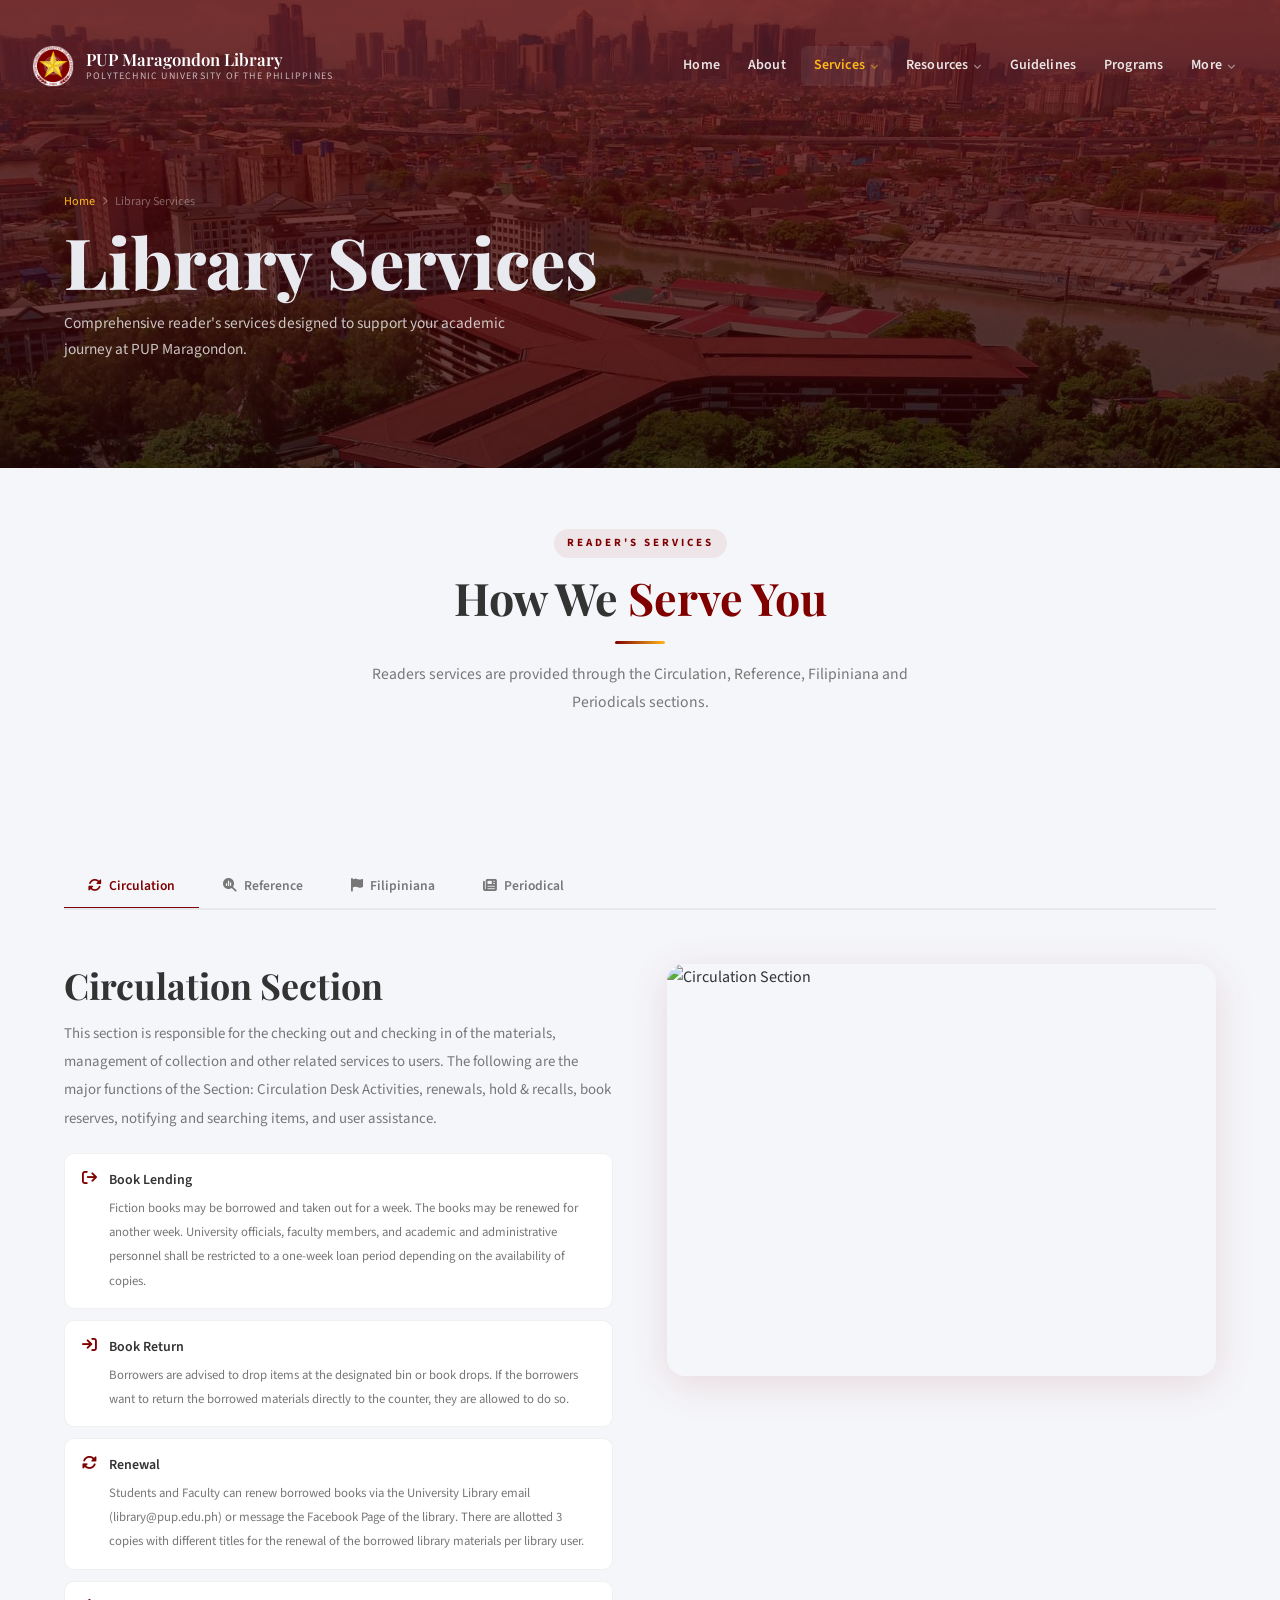
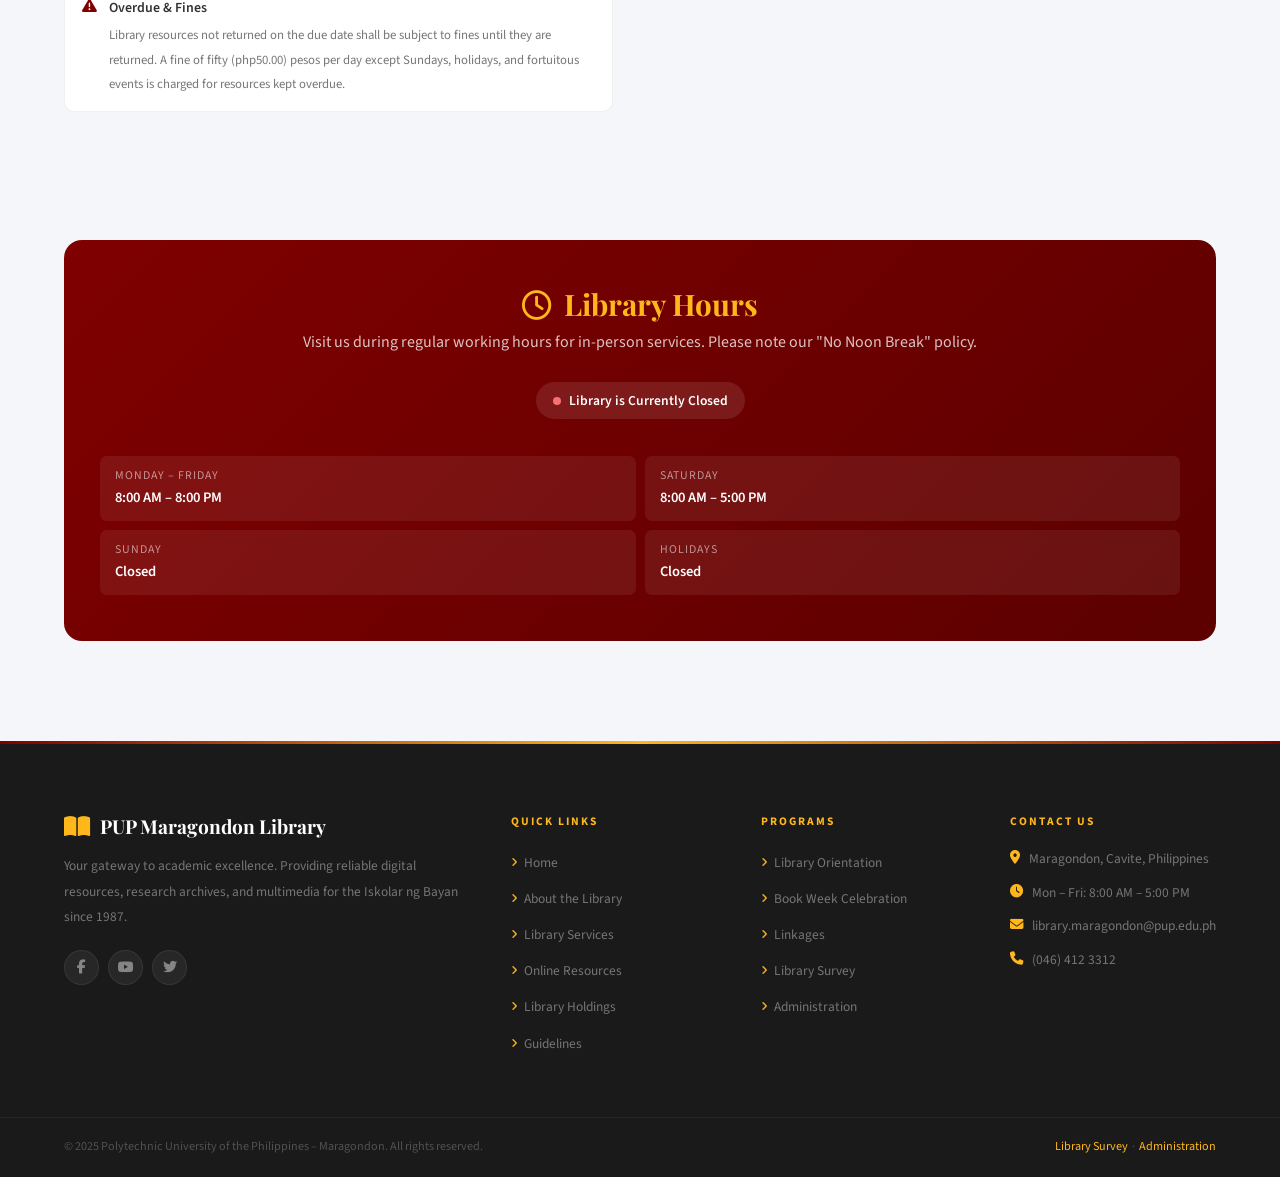
==== services.html @ 285621a6 "Add files via upload" ====
<!DOCTYPE html>
<html lang="en">
<head>
  <meta charset="UTF-8">
  <meta name="viewport" content="width=device-width, initial-scale=1.0">
  <title>Library Services – PUP Maragondon Digital Library</title>
  <link rel="icon" type="image/png" href="assets/images/logo.png">
  <link rel="stylesheet" href="style.css">
  <link href="https://fonts.googleapis.com/css2?family=Cormorant+Garamond:ital,wght@0,400;0,600;0,700;1,400;1,600&family=DM+Sans:wght@300;400;500;600;700&display=swap" rel="stylesheet">
  <link rel="stylesheet" href="https://cdnjs.cloudflare.com/ajax/libs/font-awesome/6.5.0/css/all.min.css">
</head>
<body>

<div class="page-transition" id="page-transition">
  <div class="loader-icon"><i class="fa-solid fa-book-open"></i></div>
  <p class="loader-text">Loading...</p>
</div>

<!-- MAIN HEADER -->
<header id="main-header">
  <div class="header-container">
    <a href="index.html" class="logo no-transition">
      <img src="assets/images/logo.png" alt="PUP Logo" class="logo-img">
      <div class="logo-text-wrap">
        <span>PUP Maragondon Library</span>
        <span class="logo-sub">Polytechnic University of the Philippines</span>
      </div>
    </a>
    <nav>
      <ul class="nav-links">
        <li><a href="index.html" class="">Home</a></li>
        <li><a href="about.html" class="">About</a></li>
        <li class="has-dropdown">
          <a href="services.html" class="active">Services</a>
          <ul class="dropdown-menu">
            <li><a href="services.html#circulation"><i class="fa-solid fa-rotate"></i> Circulation</a></li>
            <li><a href="services.html#reserve"><i class="fa-solid fa-bookmark"></i> Reserve</a></li>
            <li><a href="services.html#reference"><i class="fa-solid fa-magnifying-glass"></i> Reference</a></li>
            <li><a href="services.html#filipiniana"><i class="fa-solid fa-flag"></i> Filipiniana</a></li>
            <li><a href="services.html#periodical"><i class="fa-solid fa-newspaper"></i> Periodical</a></li>
          </ul>
        </li>
        <li class="has-dropdown">
          <a href="resources.html" class="">Resources</a>
          <ul class="dropdown-menu">
            <li><a href="resources.html"><i class="fa-solid fa-database"></i> Online Resources</a></li>
            <li><a href="holdings.html"><i class="fa-solid fa-books"></i> Library Holdings</a></li>
          </ul>
        </li>
        <li><a href="guidelines.html" class="">Guidelines</a></li>
        <li><a href="programs.html" class="">Programs</a></li>
        <li class="has-dropdown">
          <a href="#" class="">More</a>
          <ul class="dropdown-menu">
            <li><a href="linkages.html"><i class="fa-solid fa-link"></i> Linkages</a></li>
            <li><a href="survey.html"><i class="fa-solid fa-clipboard-list"></i> Library Survey</a></li>
            <li><a href="administration.html"><i class="fa-solid fa-users"></i> Administration</a></li>
          </ul>
        </li>
      </ul>
      <button class="hamburger" aria-label="Open Menu">
        <i class="fa-solid fa-bars"></i>
      </button>
    </nav>
  </div>
</header>

<!-- MOBILE DRAWER -->
<div class="mobile-drawer" id="mobile-drawer">
  <button class="drawer-close" aria-label="Close Menu"><i class="fa-solid fa-xmark"></i></button>
  <div style="display:flex;align-items:center;gap:10px;margin-bottom:28px;padding-bottom:20px;border-bottom:1px solid rgba(255,255,255,0.07);">
    <img src="assets/images/logo.png" alt="PUP Logo" style="height:34px;width:auto;">
    <div>
      <div style="color:#fff;font-family:'Playfair Display',serif;font-size:0.92rem;font-weight:600;line-height:1.2;">PUP Maragondon</div>
      <div style="color:rgba(255,255,255,0.42);font-size:0.62rem;letter-spacing:1px;text-transform:uppercase;">Digital Library</div>
    </div>
  </div>
  <nav class="drawer-nav">
    <a href="index.html" class=""><span>Home</span></a>
    <a href="about.html" class=""><span>About</span></a>
    <a href="services.html" class="active"><span>Services</span></a>
    <a href="resources.html" class=""><span>Online Resources</span></a>
    <a href="holdings.html" class=""><span>Library Holdings</span></a>
    <a href="guidelines.html" class=""><span>Guidelines</span></a>
    <a href="programs.html" class=""><span>Programs &amp; Events</span></a>
    <a href="linkages.html" class=""><span>Linkages</span></a>
    <a href="survey.html" class=""><span>Library Survey</span></a>
    <a href="administration.html" class=""><span>Administration</span></a>
  </nav>
</div>
<div class="drawer-overlay" id="drawer-overlay"></div>


<section class="inner-hero">
  <div class="hero-overlay"></div>
  <div class="container inner-hero-content">
    <div class="breadcrumb">
      <a href="index.html">Home</a>
      <i class="fa-solid fa-chevron-right"></i>
      <span>Library Services</span>
    </div>
    <h1>Library Services</h1>
    <p>Comprehensive reader's services designed to support your academic journey at PUP Maragondon.</p>
  </div>
</section>

<!-- LIBRARY SERVICES OVERVIEW -->
<section style="background:var(--parchment);padding:60px 0 20px;">
  <div class="container">
    <div class="section-header reveal">
      <span class="section-label">Reader's Services</span>
      <h2 class="section-title">How We <span>Serve You</span></h2>
      <div class="section-divider"></div>
      <p class="section-sub" style="margin:16px auto 0;">Readers services are provided through the Circulation, Reference, Filipiniana and Periodicals sections.</p>
    </div>
  </div>
</section>

<!-- TABS: READER'S SERVICES -->
<section class="services-tabs" style="background:var(--parchment);">
  <div class="container reveal">
    <div class="tab-nav">
      <button class="tab-btn active" data-tab="tab-circulation" id="circulation">
        <i class="fa-solid fa-rotate"></i> Circulation
      </button>
      <button class="tab-btn" data-tab="tab-reference" id="reference">
        <i class="fa-solid fa-magnifying-glass-chart"></i> Reference
      </button>
      <button class="tab-btn" data-tab="tab-filipiniana" id="filipiniana">
        <i class="fa-solid fa-flag"></i> Filipiniana
      </button>
      <button class="tab-btn" data-tab="tab-periodical" id="periodical">
        <i class="fa-solid fa-newspaper"></i> Periodical
      </button>
    </div>

    <!-- CIRCULATION -->
    <div class="tab-panel active" id="tab-circulation">
      <div class="tab-panel-text">
        <h2>Circulation Section</h2>
        <!-- CONTENT UPDATED FROM PDF PAGE 4, 26 -->
        <p>This section is responsible for the checking out and checking in of the materials, management of collection and other related services to users. The following are the major functions of the Section: Circulation Desk Activities, renewals, hold & recalls, book reserves, notifying and searching items, and user assistance.</p>
        <ul class="service-detail-list">
          <li>
            <i class="fa-solid fa-arrow-right-from-bracket"></i>
            <div><h5>Book Lending</h5><p>Fiction books may be borrowed and taken out for a week. The books may be renewed for another week. University officials, faculty members, and academic and administrative personnel shall be restricted to a one-week loan period depending on the availability of copies.</p></div>
          </li>
          <li>
            <i class="fa-solid fa-arrow-right-to-bracket"></i>
            <div><h5>Book Return</h5><p>Borrowers are advised to drop items at the designated bin or book drops. If the borrowers want to return the borrowed materials directly to the counter, they are allowed to do so.</p></div>
          </li>
          <li>
            <i class="fa-solid fa-rotate"></i>
            <div><h5>Renewal</h5><p>Students and Faculty can renew borrowed books via the University Library email (library@pup.edu.ph) or message the Facebook Page of the library. There are allotted 3 copies with different titles for the renewal of the borrowed library materials per library user.</p></div>
          </li>
          <li>
            <i class="fa-solid fa-triangle-exclamation"></i>
            <div><h5>Overdue & Fines</h5><p>Library resources not returned on the due date shall be subject to fines until they are returned. A fine of fifty (php50.00) pesos per day except Sundays, holidays, and fortuitous events is charged for resources kept overdue.</p></div>
          </li>
        </ul>
      </div>
      <div class="tab-panel-visual">
        <img src="assets/images/circulation.jpg" alt="Circulation Section">
      </div>
    </div>

    <!-- REFERENCE -->
    <div class="tab-panel" id="tab-reference">
      <div class="tab-panel-text">
        <h2>Reference Section</h2>
        <!-- CONTENT UPDATED FROM PDF PAGE 4 -->
        <p>This Section is responsible for the checking out and checking in of the materials, management of collection and other related services to users. It also houses the general reference materials like atlas and maps, dictionaries, encyclopedias, bibliographies, research handbooks and guides, catalogs, and directories.</p>
        <ul class="service-detail-list">
          <li>
            <i class="fa-solid fa-person-chalkboard"></i>
            <div><h5>Research Assistance</h5><p>Librarians assist patrons in finding information, locating resources, and navigating databases. This includes providing answers to questions about the location of materials and services provided within the PUP Libraries.</p></div>
          </li>
          <li>
            <i class="fa-solid fa-database"></i>
            <div><h5>Database Navigation</h5><p>Guidance on using online databases such as Emerald Insight, ProQuest, and Gale.</p></div>
          </li>
          <li>
            <i class="fa-solid fa-book-open-reader"></i>
            <div><h5>Reader's Advisory</h5><p>Personalized recommendations and assistance to meet individual library needs and problems with the Librarian on desk.</p></div>
          </li>
        </ul>
      </div>
      <div class="tab-panel-visual">
        <img src="assets/images/reference.jpg" alt="Reference Section">
      </div>
    </div>

    <!-- FILIPINIANA -->
    <div class="tab-panel" id="tab-filipiniana">
      <div class="tab-panel-text">
        <h2>Filipiniana Section</h2>
        <!-- CONTENT UPDATED FROM PDF PAGE 4 -->
        <p>This Section organizes, and preserves all forms of Filipiniana collections regarding the Philippines and the peoples and culture of the Philippines regardless of author, imprint and language. It prepares guides to the various collections to facilitate easy access and retrieval.</p>
        <ul class="service-detail-list">
          <li>
            <i class="fa-solid fa-flag"></i>
            <div><h5>Philippine Literature</h5><p>Collection of Filipino literary works including novels, poetry, and short stories in Filipino and English.</p></div>
          </li>
          <li>
            <i class="fa-solid fa-landmark"></i>
            <div><h5>History & Culture</h5><p>Historical documents, cultural studies, and materials on Philippine heritage and traditions.</p></div>
          </li>
          <li>
            <i class="fa-solid fa-scroll"></i>
            <div><h5>Government Documents</h5><p>Official publications from Philippine government agencies and local government units.</p></div>
          </li>
        </ul>
      </div>
      <div class="tab-panel-visual">
        <img src="assets/images/filipiniana.jpg" alt="Filipiniana Section">
      </div>
    </div>

    <!-- PERIODICAL -->
    <div class="tab-panel" id="tab-periodical">
      <div class="tab-panel-text">
        <h2>Periodical Section</h2>
        <!-- CONTENT UPDATED FROM PDF PAGE 4 -->
        <p>This Section is responsible for all functions related to obtaining and making serials available in the library. These include: Indexing of newspapers/journals, claiming unreceived issues, binding and maintaining holdings records in the Library Catalog.</p>
        <ul class="service-detail-list">
          <li>
            <i class="fa-solid fa-newspaper"></i>
            <div><h5>Newspapers</h5><p>Current and back issues of major national and local newspapers available for reading in the library.</p></div>
          </li>
          <li>
            <i class="fa-solid fa-journal-whills"></i>
            <div><h5>Academic Journals</h5><p>Scholarly journals across multiple disciplines. Older issues may be available in bound volumes.</p></div>
          </li>
          <li>
            <i class="fa-solid fa-magazine"></i>
            <div><h5>Magazines</h5><p>General interest and specialized magazines covering current events, science, technology, and more.</p></div>
          </li>
        </ul>
      </div>
      <div class="tab-panel-visual">
        <img src="assets/images/periodical.jpg" alt="Periodical Section">
      </div>
    </div>
  </div>
</section>

<!-- HOURS WIDGET -->
<section style="background:var(--parchment);padding-bottom:100px;">
  <div class="container reveal">
    <div class="hours-widget">
      <h3><i class="fa-regular fa-clock" style="margin-right:12px;"></i>Library Hours</h3>
      <p>Visit us during regular working hours for in-person services. Please note our "No Noon Break" policy.</p>
      <div class="hours-status">
        <span class="status-dot" id="status-dot"></span>
        <span id="library-status">Checking status...</span>
      </div>
      <div class="hours-grid">
        <!-- CONTENT UPDATED FROM PDF PAGE 24 -->
        <div class="hours-row"><div class="day">Monday – Friday</div><div class="time">8:00 AM – 8:00 PM</div></div>
        <div class="hours-row"><div class="day">Saturday</div><div class="time">8:00 AM – 5:00 PM</div></div>
        <div class="hours-row"><div class="day">Sunday</div><div class="time">Closed</div></div>
        <div class="hours-row"><div class="day">Holidays</div><div class="time">Closed</div></div>
      </div>
    </div>
  </div>
</section>

<footer>
  <div class="container">
    <div class="footer-grid">
      <div class="footer-col brand-col">
        <div class="footer-logo">
          <i class="fa-solid fa-book-open"></i>
          <h3>PUP Maragondon Library</h3>
        </div>
        <p>Your gateway to academic excellence. Providing reliable digital resources, research archives, and multimedia for the Iskolar ng Bayan since 1987.</p>
        <div class="social-icons">
          <a href="#" aria-label="Facebook"><i class="fa-brands fa-facebook-f"></i></a>
          <a href="#" aria-label="YouTube"><i class="fa-brands fa-youtube"></i></a>
          <a href="#" aria-label="Twitter"><i class="fa-brands fa-twitter"></i></a>
        </div>
      </div>
      <div class="footer-col">
        <h4>Quick Links</h4>
        <ul>
          <li><a href="index.html"><i class="fa-solid fa-angle-right"></i> Home</a></li>
          <li><a href="about.html"><i class="fa-solid fa-angle-right"></i> About the Library</a></li>
          <li><a href="services.html"><i class="fa-solid fa-angle-right"></i> Library Services</a></li>
          <li><a href="resources.html"><i class="fa-solid fa-angle-right"></i> Online Resources</a></li>
          <li><a href="holdings.html"><i class="fa-solid fa-angle-right"></i> Library Holdings</a></li>
          <li><a href="guidelines.html"><i class="fa-solid fa-angle-right"></i> Guidelines</a></li>
        </ul>
      </div>
      <div class="footer-col">
        <h4>Programs</h4>
        <ul>
          <li><a href="programs.html"><i class="fa-solid fa-angle-right"></i> Library Orientation</a></li>
          <li><a href="programs.html"><i class="fa-solid fa-angle-right"></i> Book Week Celebration</a></li>
          <li><a href="linkages.html"><i class="fa-solid fa-angle-right"></i> Linkages</a></li>
          <li><a href="survey.html"><i class="fa-solid fa-angle-right"></i> Library Survey</a></li>
          <li><a href="administration.html"><i class="fa-solid fa-angle-right"></i> Administration</a></li>
        </ul>
      </div>
      <div class="footer-col">
        <h4>Contact Us</h4>
        <ul class="contact-list">
          <li><i class="fa-solid fa-location-dot"></i> <span>Maragondon, Cavite, Philippines</span></li>
          <li><i class="fa-solid fa-clock"></i> <span>Mon – Fri: 8:00 AM – 5:00 PM</span></li>
          <li><i class="fa-solid fa-envelope"></i> <span>library.maragondon@pup.edu.ph</span></li>
          <li><i class="fa-solid fa-phone"></i> <span>(046) 412 3312</span></li>
        </ul>
      </div>
    </div>
  </div>
  <div class="footer-bottom">
    <div class="container" style="display:flex;justify-content:space-between;align-items:center;flex-wrap:wrap;gap:8px;">
      <p>&copy; 2025 Polytechnic University of the Philippines – Maragondon. All rights reserved.</p>
      <p><a href="survey.html">Library Survey</a> &nbsp;·&nbsp; <a href="administration.html">Administration</a></p>
    </div>
  </div>
</footer>
<button id="back-to-top" title="Back to top"><i class="fa-solid fa-arrow-up"></i></button>

<script src="script.js"></script>
</body>
</html>
---- style.css ----
/* ==========================================================================
   PUP MARAGONDON DIGITAL LIBRARY - MASTER STYLESHEET
   Aesthetic: Professional Academic · Modern Motion · Clean University
   Fonts: Playfair Display (headings) + Source Sans 3 (body)
   Colors: Maroon #800000 · Gold #ffb71b · Light Grey #f5f6fa · Text #333333
   ========================================================================== */

@import url("https://fonts.googleapis.com/css2?family=Playfair+Display:ital,wght@0,400;0,600;0,700;0,800;1,400;1,600&family=Source+Sans+3:wght@300;400;500;600;700&display=swap");

:root {
  --maroon: #800000;
  --maroon-deep: #5c0000;
  --maroon-light: #a01010;
  --gold: #ffb71b;
  --gold-light: #ffd060;
  --gold-dark: #d99500;
  --light-grey: #f5f6fa;
  --text-dark: #333333;
  --white: #ffffff;
  --ink: #333333;
  --ink-mid: #555555;
  --ink-light: #777777;
  --parchment: #f5f6fa;
  --parchment-dark: #e8eaf0;
  --border: rgba(128, 0, 0, 0.1);
  --border-light: rgba(0, 0, 0, 0.06);
  --shadow-warm: 0 8px 40px rgba(128, 0, 0, 0.12);
  --shadow-card: 0 4px 24px rgba(51, 51, 51, 0.08);
  --shadow-gold: 0 6px 24px rgba(255, 183, 27, 0.35);
  --radius: 10px;
  --radius-lg: 18px;
  --transition: all 0.35s cubic-bezier(0.4, 0, 0.2, 1);
}

/* ── RESET ── */
*,
*::before,
*::after {
  margin: 0;
  padding: 0;
  box-sizing: border-box;
}
html {
  scroll-behavior: smooth;
}
body {
  font-family: "Source Sans 3", sans-serif;
  background: var(--light-grey);
  color: var(--text-dark);
  line-height: 1.7;
  overflow-x: hidden;
}
h1,
h2,
h3,
h4 {
  font-family: "Playfair Display", serif;
  line-height: 1.2;
  color: var(--text-dark);
}
a {
  text-decoration: none;
  color: inherit;
}
img {
  max-width: 100%;
  display: block;
}
ul {
  list-style: none;
}
.container {
  width: 90%;
  max-width: 1200px;
  margin: auto;
}

/* ── READING PROGRESS BAR ── */
.reading-progress {
  position: fixed;
  top: 0;
  left: 0;
  height: 3px;
  background: linear-gradient(90deg, var(--maroon), var(--gold));
  z-index: 99999;
  width: 0%;
  transition: width 0.1s linear;
}

/* ── SCROLLBAR ── */
::-webkit-scrollbar {
  width: 8px;
}
::-webkit-scrollbar-track {
  background: var(--parchment-dark);
}
::-webkit-scrollbar-thumb {
  background: var(--maroon);
  border-radius: 4px;
  border: 2px solid var(--parchment-dark);
}
::-webkit-scrollbar-thumb:hover {
  background: var(--gold-dark);
}

/* ── PAGE LOADER ── */
.page-transition {
  position: fixed;
  inset: 0;
  background: var(--maroon-deep);
  z-index: 99998;
  display: flex;
  flex-direction: column;
  justify-content: center;
  align-items: center;
  gap: 24px;
  transition:
    opacity 0.6s ease,
    visibility 0.6s ease;
}
.page-transition.fade-out {
  opacity: 0;
  visibility: hidden;
}
.loader-icon {
  font-size: 2.8rem;
  color: var(--gold);
  animation: loaderPulse 1.4s ease-in-out infinite;
}
.loader-text {
  font-family: "Source Sans 3", sans-serif;
  font-size: 0.72rem;
  color: rgba(255, 255, 255, 0.42);
  letter-spacing: 4px;
  text-transform: uppercase;
}
.loader-bar {
  width: 140px;
  height: 2px;
  background: rgba(255, 255, 255, 0.1);
  border-radius: 2px;
  overflow: hidden;
}
.loader-bar-fill {
  height: 100%;
  background: linear-gradient(90deg, var(--maroon-light), var(--gold));
  animation: loaderBar 1.8s ease-in-out infinite;
}
@keyframes loaderPulse {
  0%,
  100% {
    transform: scale(1);
    opacity: 1;
  }
  50% {
    transform: scale(1.15);
    opacity: 0.6;
  }
}
@keyframes loaderBar {
  0% {
    width: 0;
    margin-left: 0;
  }
  50% {
    width: 100%;
    margin-left: 0;
  }
  100% {
    width: 0;
    margin-left: 100%;
  }
}

/* ── TICKER ── */
.announce-bar {
  background: var(--maroon-deep);
  color: rgba(255, 255, 255, 0.72);
  padding: 7px 0;
  overflow: hidden;
  white-space: nowrap;
  font-size: 0.77rem;
  font-weight: 500;
  letter-spacing: 0.5px;
  position: fixed;
  top: 0;
  width: 100%;
  z-index: 1100;
}
.ticker-track {
  display: inline-block;
  animation: tickerScroll 40s linear infinite;
}
.ticker-track span {
  margin: 0 56px;
}
.ticker-track span i {
  margin-right: 7px;
  color: var(--gold);
}
@keyframes tickerScroll {
  from {
    transform: translateX(0);
  }
  to {
    transform: translateX(-50%);
  }
}

/* ════════════════════════════════════════
   NAVBAR — PROFESSIONAL REDESIGN
   ════════════════════════════════════════ */
header#main-header {
  position: fixed;
  top: 32px;
  width: 100%;
  z-index: 1000;
  padding: 0;
  transition: var(--transition);
}
header#main-header.sticky {
  top: 0;
  background: var(--white);
  box-shadow: 0 2px 20px rgba(128, 0, 0, 0.09);
}

.header-container {
  display: flex;
  justify-content: space-between;
  align-items: center;
  height: 68px;
  padding: 0 32px;
  max-width: 1280px;
  margin: 0 auto;
}

/* Logo */
.logo {
  display: flex;
  align-items: center;
  gap: 12px;
  color: var(--white);
  font-family: "Playfair Display", serif;
  font-size: 1.05rem;
  font-weight: 600;
  transition: color 0.3s;
  flex-shrink: 0;
}
.logo-img {
  height: 42px;
  width: auto;
  object-fit: contain;
}
.logo-text-wrap {
  display: flex;
  flex-direction: column;
  line-height: 1.25;
}
.logo-sub {
  font-family: "Source Sans 3", sans-serif;
  font-size: 0.62rem;
  font-weight: 400;
  letter-spacing: 1.2px;
  text-transform: uppercase;
  opacity: 0.68;
}
header.sticky .logo {
  color: var(--maroon);
}

/* Nav */
nav {
  display: flex;
  align-items: center;
}
.nav-links {
  display: flex;
  align-items: center;
  gap: 2px;
  list-style: none;
  margin: 0;
  padding: 0;
}
.nav-links li {
  position: relative;
}

.nav-links > li > a {
  display: flex;
  align-items: center;
  gap: 5px;
  padding: 8px 13px;
  color: rgba(255, 255, 255, 0.88);
  font-family: "Source Sans 3", sans-serif;
  font-size: 0.875rem;
  font-weight: 600;
  letter-spacing: 0.15px;
  border-radius: 6px;
  transition:
    color 0.25s,
    background 0.25s;
  white-space: nowrap;
}
.nav-links > li > a:hover,
.nav-links > li > a.active {
  color: var(--gold);
  background: rgba(255, 255, 255, 0.07);
}
header.sticky .nav-links > li > a {
  color: var(--ink-mid);
}
header.sticky .nav-links > li > a:hover,
header.sticky .nav-links > li > a.active {
  color: var(--maroon);
  background: rgba(128, 0, 0, 0.05);
}

/* Chevron */
.nav-links li.has-dropdown > a::after {
  content: "\f107";
  font-family: "Font Awesome 6 Free";
  font-weight: 900;
  font-size: 0.68em;
  opacity: 0.55;
  transition: transform 0.25s;
}
.nav-links li.has-dropdown:hover > a::after {
  transform: rotate(180deg);
}

/* Dropdown */
.dropdown-menu {
  display: none;
  position: absolute;
  top: calc(100% + 10px);
  left: 50%;
  transform: translateX(-50%);
  background: var(--white);
  border-radius: var(--radius);
  box-shadow: 0 12px 36px rgba(51, 51, 51, 0.13);
  min-width: 198px;
  padding: 7px 0;
  z-index: 500;
  border-top: 2px solid var(--maroon);
  animation: dropDown 0.2s ease forwards;
}
@keyframes dropDown {
  from {
    opacity: 0;
    transform: translateX(-50%) translateY(-6px);
  }
  to {
    opacity: 1;
    transform: translateX(-50%) translateY(0);
  }
}
.nav-links li.has-dropdown:hover .dropdown-menu {
  display: block;
}
.dropdown-menu li a {
  display: flex;
  align-items: center;
  gap: 7px;
  padding: 9px 19px;
  color: var(--ink-mid) !important;
  font-size: 0.852rem;
  font-weight: 500;
  transition:
    background 0.2s,
    color 0.2s,
    padding-left 0.2s;
}
.dropdown-menu li a:hover {
  background: var(--light-grey);
  color: var(--maroon) !important;
  padding-left: 23px;
}
.dropdown-menu li a::after {
  display: none !important;
}

/* Admin login btn */
.btn-login {
  display: inline-flex !important;
  align-items: center;
  gap: 7px;
  background: var(--gold) !important;
  color: var(--maroon-deep) !important;
  padding: 8px 18px !important;
  border-radius: 6px !important;
  font-weight: 700 !important;
  font-size: 0.83rem !important;
  margin-left: 10px;
  transition: var(--transition) !important;
  border: none;
}
.btn-login::after {
  display: none !important;
}
.btn-login:hover {
  background: var(--gold-light) !important;
  transform: translateY(-2px) !important;
  box-shadow: var(--shadow-gold) !important;
}

/* Hamburger */
.hamburger {
  display: none;
  color: var(--white);
  font-size: 1.3rem;
  cursor: pointer;
  transition: color 0.3s;
  padding: 7px;
  background: none;
  border: none;
}
header.sticky .hamburger {
  color: var(--maroon);
}

/* ── GLOBAL SECTION ── */
.section-label {
  display: inline-block;
  font-family: "Source Sans 3", sans-serif;
  font-size: 0.69rem;
  font-weight: 700;
  letter-spacing: 3px;
  text-transform: uppercase;
  color: var(--maroon);
  background: rgba(128, 0, 0, 0.07);
  padding: 5px 13px;
  border-radius: 28px;
  margin-bottom: 13px;
}
.section-title {
  font-family: "Playfair Display", serif;
  font-size: clamp(1.9rem, 3.5vw, 2.8rem);
  color: var(--text-dark);
  margin-bottom: 13px;
  font-weight: 700;
}
.section-title span {
  color: var(--maroon);
}
.section-sub {
  font-size: 0.98rem;
  color: var(--ink-light);
  max-width: 560px;
  line-height: 1.8;
}
.section-header {
  text-align: center;
  margin-bottom: 54px;
}
.section-header .section-sub {
  margin: 0 auto;
}
.section-divider {
  width: 50px;
  height: 3px;
  background: linear-gradient(90deg, var(--maroon), var(--gold));
  margin: 16px auto 0;
  border-radius: 2px;
}
.section-divider.left {
  margin-left: 0;
}

/* ── REVEAL ANIMATIONS ── */
.reveal {
  opacity: 0;
  transform: translateY(40px);
  transition:
    opacity 0.75s cubic-bezier(0.4, 0, 0.2, 1),
    transform 0.75s cubic-bezier(0.4, 0, 0.2, 1);
}
.reveal.active {
  opacity: 1;
  transform: translateY(0);
}
.reveal-left {
  opacity: 0;
  transform: translateX(-50px);
  transition:
    opacity 0.75s ease,
    transform 0.75s ease;
}
.reveal-right {
  opacity: 0;
  transform: translateX(50px);
  transition:
    opacity 0.75s ease,
    transform 0.75s ease;
}
.reveal-left.active,
.reveal-right.active {
  opacity: 1;
  transform: translateX(0);
}

/* Hero stagger */
.stagger-1 {
  animation: fadeUp 0.8s 0.2s forwards;
  opacity: 0;
  transform: translateY(28px);
}
.stagger-2 {
  animation: fadeUp 0.8s 0.42s forwards;
  opacity: 0;
  transform: translateY(28px);
}
.stagger-3 {
  animation: fadeUp 0.8s 0.64s forwards;
  opacity: 0;
  transform: translateY(28px);
}
.stagger-4 {
  animation: fadeUp 0.8s 0.86s forwards;
  opacity: 0;
  transform: translateY(28px);
}
@keyframes fadeUp {
  to {
    opacity: 1;
    transform: translateY(0);
  }
}

/* Staggered cards */
.stagger-card:nth-child(1) {
  transition-delay: 0.05s;
}
.stagger-card:nth-child(2) {
  transition-delay: 0.15s;
}
.stagger-card:nth-child(3) {
  transition-delay: 0.25s;
}
.stagger-card:nth-child(4) {
  transition-delay: 0.35s;
}
.stagger-card:nth-child(5) {
  transition-delay: 0.45s;
}
.stagger-card:nth-child(6) {
  transition-delay: 0.55s;
}

/* ── BUTTONS ── */
.btn-primary {
  display: inline-flex;
  align-items: center;
  gap: 9px;
  background: var(--maroon);
  color: var(--white);
  padding: 12px 28px;
  border-radius: 6px;
  font-family: "Source Sans 3", sans-serif;
  font-size: 0.9rem;
  font-weight: 600;
  letter-spacing: 0.3px;
  border: none;
  cursor: pointer;
  transition: var(--transition);
  position: relative;
  overflow: hidden;
}
.btn-primary::before {
  content: "";
  position: absolute;
  inset: 0;
  background: var(--maroon-deep);
  transform: scaleX(0);
  transform-origin: right;
  transition: transform 0.35s ease;
  z-index: 0;
}
.btn-primary:hover::before {
  transform: scaleX(1);
  transform-origin: left;
}
.btn-primary span,
.btn-primary i {
  position: relative;
  z-index: 1;
}
.btn-primary:hover {
  transform: translateY(-2px);
  box-shadow: var(--shadow-warm);
}
.btn-gold {
  display: inline-flex;
  align-items: center;
  gap: 9px;
  background: var(--gold);
  color: var(--maroon-deep);
  padding: 12px 28px;
  border-radius: 6px;
  font-family: "Source Sans 3", sans-serif;
  font-size: 0.9rem;
  font-weight: 700;
  border: none;
  cursor: pointer;
  transition: var(--transition);
}
.btn-gold:hover {
  background: var(--gold-light);
  transform: translateY(-2px);
  box-shadow: var(--shadow-gold);
}
.btn-outline {
  display: inline-flex;
  align-items: center;
  gap: 8px;
  border: 2px solid var(--maroon);
  color: var(--maroon);
  background: transparent;
  padding: 10px 26px;
  border-radius: 6px;
  font-family: "Source Sans 3", sans-serif;
  font-size: 0.9rem;
  font-weight: 600;
  cursor: pointer;
  transition: var(--transition);
}
.btn-outline:hover {
  background: var(--maroon);
  color: var(--white);
}
.btn-ghost {
  display: inline-flex;
  align-items: center;
  gap: 8px;
  color: var(--maroon);
  background: transparent;
  border: none;
  font-family: "Source Sans 3", sans-serif;
  font-size: 0.88rem;
  font-weight: 600;
  cursor: pointer;
  transition: var(--transition);
  padding: 6px 0;
  position: relative;
}
.btn-ghost::after {
  content: "";
  position: absolute;
  bottom: 0;
  left: 0;
  width: 100%;
  height: 2px;
  background: var(--gold);
  transform: scaleX(0);
  transition: transform 0.3s ease;
}
.btn-ghost:hover::after {
  transform: scaleX(1);
}

/* ════════════════════════════════════════
   MARQUEE DIVIDER
   ════════════════════════════════════════ */
.marquee-divider {
  background: var(--maroon);
  padding: 15px 0;
  overflow: hidden;
  white-space: nowrap;
  position: relative;
}
.marquee-divider::before,
.marquee-divider::after {
  content: "";
  position: absolute;
  top: 0;
  bottom: 0;
  width: 70px;
  z-index: 2;
}
.marquee-divider::before {
  left: 0;
  background: linear-gradient(90deg, var(--maroon), transparent);
}
.marquee-divider::after {
  right: 0;
  background: linear-gradient(-90deg, var(--maroon), transparent);
}
.marquee-track {
  display: inline-block;
  animation: marqueeScroll 20s linear infinite;
}
.marquee-track span {
  font-family: "Playfair Display", serif;
  font-size: 0.82rem;
  font-weight: 600;
  letter-spacing: 2.5px;
  text-transform: uppercase;
  color: rgba(255, 255, 255, 0.65);
  margin: 0 24px;
}
.marquee-track span.dot {
  color: var(--gold);
  font-size: 1rem;
  margin: 0 8px;
}
@keyframes marqueeScroll {
  from {
    transform: translateX(0);
  }
  to {
    transform: translateX(-50%);
  }
}

/* ════════════════════════════════════════
   HERO
   ════════════════════════════════════════ */
.hero {
  height: 100vh;
  min-height: 680px;
  background: url("assets/images/background.jpg") center/cover no-repeat;
  position: relative;
  display: flex;
  align-items: center;
  padding-top: 100px;
  overflow: hidden;
}
.hero-overlay {
  position: absolute;
  inset: 0;
  background: linear-gradient(
    135deg,
    rgba(92, 0, 0, 0.88) 0%,
    rgba(40, 0, 0, 0.65) 55%,
    rgba(92, 0, 0, 0.48) 100%
  );
  z-index: 1;
}
.hero-noise {
  position: absolute;
  inset: 0;
  opacity: 0.3;
  z-index: 2;
  pointer-events: none;
  background-image: url("data:image/svg+xml,%3Csvg viewBox='0 0 200 200' xmlns='http://www.w3.org/2000/svg'%3E%3Cfilter id='n'%3E%3CfeTurbulence type='fractalNoise' baseFrequency='0.85' numOctaves='4' stitchTiles='stitch'/%3E%3C/filter%3E%3Crect width='100%25' height='100%25' filter='url(%23n)' opacity='0.06'/%3E%3C/svg%3E");
}
#particles-canvas {
  position: absolute;
  inset: 0;
  z-index: 3;
  pointer-events: none;
}
.cursor-spotlight {
  position: absolute;
  width: 360px;
  height: 360px;
  border-radius: 50%;
  background: radial-gradient(
    circle,
    rgba(255, 183, 27, 0.07) 0%,
    transparent 70%
  );
  pointer-events: none;
  transform: translate(-50%, -50%);
  z-index: 4;
  transition: opacity 0.3s ease;
}
.hero-bg-text {
  position: absolute;
  bottom: -24px;
  right: -8px;
  font-family: "Playfair Display", serif;
  font-size: clamp(100px, 18vw, 200px);
  font-weight: 800;
  color: rgba(255, 255, 255, 0.025);
  line-height: 1;
  pointer-events: none;
  user-select: none;
  z-index: 5;
}
.hero-content {
  position: relative;
  z-index: 10;
  color: var(--white);
  max-width: 740px;
}

.hero-eyebrow {
  display: inline-flex;
  align-items: center;
  gap: 10px;
  font-family: "Source Sans 3", sans-serif;
  font-size: 0.7rem;
  font-weight: 700;
  letter-spacing: 3.5px;
  text-transform: uppercase;
  color: var(--gold);
  margin-bottom: 17px;
}
.hero-eyebrow::before {
  content: "";
  display: inline-block;
  width: 34px;
  height: 2px;
  background: var(--gold);
}

.hero h1 {
  font-family: "Playfair Display", serif;
  font-size: clamp(2.8rem, 6.5vw, 5.2rem);
  font-weight: 800;
  line-height: 1.06;
  margin-bottom: 20px;
  text-shadow: 0 4px 28px rgba(223, 223, 223, 0.22);
  color: var(--parchment);
}
.hero h1 em {
  font-style: italic;
  color: var(--gold-light);
}
.typewriter-cursor {
  display: inline-block;
  width: 3px;
  background: var(--gold);
  margin-left: 3px;
  animation: blink 0.9s step-end infinite;
  vertical-align: baseline;
  height: 0.85em;
  position: relative;
  top: 0.04em;
}
@keyframes blink {
  0%,
  100% {
    opacity: 1;
  }
  50% {
    opacity: 0;
  }
}

.hero-sub {
  font-size: 1.03rem;
  font-weight: 300;
  opacity: 0.85;
  line-height: 1.8;
  max-width: 510px;
  margin-bottom: 38px;
}

/* Search bar */
.hero-search {
  display: flex;
  background: var(--white);
  border-radius: 8px;
  overflow: hidden;
  max-width: 620px;
  box-shadow: 0 16px 48px rgba(0, 0, 0, 0.3);
  transition: box-shadow 0.3s;
}
.hero-search:focus-within {
  box-shadow:
    0 16px 48px rgba(0, 0, 0, 0.3),
    0 0 0 3px rgba(255, 183, 27, 0.42);
}
.search-cat {
  border: none;
  padding: 0 15px;
  background: var(--parchment-dark);
  color: var(--maroon);
  font-weight: 600;
  font-family: "Source Sans 3", sans-serif;
  font-size: 0.83rem;
  outline: none;
  cursor: pointer;
  border-right: 1px solid var(--border-light);
}
.hero-search input {
  flex: 1;
  border: none;
  padding: 16px 17px;
  font-size: 0.92rem;
  font-family: "Source Sans 3", sans-serif;
  outline: none;
  color: var(--text-dark);
  background: var(--white);
}
.hero-search input::placeholder {
  color: #aaa;
  font-style: italic;
}
.btn-search-hero {
  background: var(--maroon);
  border: none;
  padding: 0 25px;
  color: var(--white);
  font-size: 1.05rem;
  cursor: pointer;
  transition: background 0.3s;
}
.btn-search-hero:hover {
  background: var(--maroon-deep);
}

/* Stats */
.hero-stats {
  display: flex;
  gap: 34px;
  margin-top: 42px;
}
.hero-stat {
  text-align: left;
}
.hero-stat .num {
  font-family: "Playfair Display", serif;
  font-size: 2.1rem;
  font-weight: 700;
  color: var(--gold-light);
  line-height: 1;
}
.hero-stat .lbl {
  font-size: 0.72rem;
  font-weight: 600;
  color: rgba(255, 255, 255, 0.52);
  letter-spacing: 1px;
  text-transform: uppercase;
}

/* Scroll indicator */
.scroll-down {
  position: absolute;
  bottom: 30px;
  left: 50%;
  transform: translateX(-50%);
  z-index: 10;
  display: flex;
  flex-direction: column;
  align-items: center;
  gap: 6px;
  color: rgba(255, 255, 255, 0.42);
  font-size: 0.64rem;
  letter-spacing: 2.5px;
  text-transform: uppercase;
}
.scroll-down i {
  animation: bounceDown 1.5s ease-in-out infinite;
  font-size: 0.88rem;
}
@keyframes bounceDown {
  0%,
  100% {
    transform: translateY(0);
  }
  50% {
    transform: translateY(7px);
  }
}

/* ── QUICK ACCESS (3D Tilt) ── */
.quick-access {
  padding: 0 0 80px;
  margin-top: -62px;
  position: relative;
  z-index: 20;
}
.quick-grid {
  display: grid;
  grid-template-columns: repeat(4, 1fr);
  gap: 20px;
}
.q-card {
  background: var(--white);
  border-radius: var(--radius-lg);
  padding: 36px 24px 32px;
  text-align: center;
  box-shadow: var(--shadow-card);
  border: 1px solid var(--border-light);
  cursor: pointer;
  position: relative;
  overflow: hidden;
  transform-style: preserve-3d;
  transition: box-shadow 0.3s ease;
  will-change: transform;
}
.q-card::before {
  content: "";
  position: absolute;
  bottom: 0;
  left: 0;
  right: 0;
  height: 3px;
  background: linear-gradient(90deg, var(--maroon), var(--gold));
  transform: scaleX(0);
  transform-origin: left;
  transition: transform 0.4s ease;
}
.q-card:hover {
  box-shadow: 0 20px 56px rgba(128, 0, 0, 0.16);
}
.q-card:hover::before {
  transform: scaleX(1);
}
.q-card-icon {
  width: 64px;
  height: 64px;
  border-radius: 15px;
  background: linear-gradient(
    135deg,
    rgba(128, 0, 0, 0.07),
    rgba(255, 183, 27, 0.09)
  );
  display: flex;
  align-items: center;
  justify-content: center;
  margin: 0 auto 17px;
  font-size: 1.52rem;
  color: var(--maroon);
  transition: var(--transition);
}
.q-card:hover .q-card-icon {
  background: var(--maroon);
  color: var(--gold);
}
.q-card h3 {
  font-size: 1.12rem;
  margin-bottom: 8px;
  color: var(--text-dark);
}
.q-card p {
  font-size: 0.83rem;
  color: var(--ink-light);
  line-height: 1.6;
}

/* ── STATS SECTION ── */
.stats-section {
  background: linear-gradient(
    135deg,
    var(--maroon-deep) 0%,
    var(--maroon) 100%
  );
  padding: 70px 0;
  position: relative;
  overflow: hidden;
}
.stats-section::before {
  content: "";
  position: absolute;
  inset: 0;
  background-image: url("data:image/svg+xml,%3Csvg width='60' height='60' viewBox='0 0 60 60' xmlns='http://www.w3.org/2000/svg'%3E%3Cg fill='%23ffffff' fill-opacity='0.025'%3E%3Cpath d='M36 34v-4h-2v4h-4v2h4v4h2v-4h4v-2h-4zm0-30V0h-2v4h-4v2h4v4h2V6h4V4h-4zM6 34v-4H4v4H0v2h4v4h2v-4h4v-2H6zM6 4V0H4v4H0v2h4v4h2V6h4V4H6z'/%3E%3C/g%3E%3C/svg%3E");
}
.stats-grid {
  display: grid;
  grid-template-columns: repeat(4, 1fr);
  gap: 24px;
  position: relative;
  z-index: 1;
}
.stat-item {
  text-align: center;
}
.stat-num {
  font-family: "Playfair Display", serif;
  font-size: clamp(2.5rem, 5vw, 3.7rem);
  font-weight: 700;
  color: var(--gold);
  line-height: 1;
  display: block;
}
.stat-label {
  font-size: 0.74rem;
  font-weight: 600;
  color: rgba(255, 255, 255, 0.52);
  letter-spacing: 2px;
  text-transform: uppercase;
  margin-top: 7px;
  display: block;
}

/* ── PROGRESS BARS SECTION ── */
.progress-stats {
  background: var(--white);
  padding: 76px 0;
}
.progress-grid {
  display: grid;
  grid-template-columns: 1fr 1fr;
  gap: 30px 56px;
}
.progress-header {
  display: flex;
  justify-content: space-between;
  align-items: center;
  margin-bottom: 10px;
}
.progress-label {
  font-size: 0.9rem;
  font-weight: 600;
  color: var(--text-dark);
}
.progress-value {
  font-size: 0.9rem;
  font-weight: 700;
  color: var(--maroon);
}
.progress-track {
  height: 8px;
  background: var(--parchment-dark);
  border-radius: 10px;
  overflow: hidden;
}
.progress-fill {
  height: 100%;
  background: linear-gradient(90deg, var(--maroon), var(--gold));
  border-radius: 10px;
  width: 0;
  transition: width 1.4s cubic-bezier(0.4, 0, 0.2, 1);
}
.progress-fill.animate {
  width: var(--target-width);
}

/* ── AVP ── */
.avp-section {
  padding: 94px 0;
  background: var(--light-grey);
}
.avp-inner {
  display: grid;
  grid-template-columns: 1fr 1fr;
  gap: 74px;
  align-items: center;
}
.avp-text h2 {
  font-size: clamp(1.85rem, 3.2vw, 2.6rem);
  margin-bottom: 16px;
}
.avp-text p {
  color: var(--ink-light);
  font-size: 0.96rem;
  line-height: 1.9;
  margin-bottom: 25px;
}
.avp-features {
  margin-bottom: 32px;
  display: flex;
  flex-direction: column;
  gap: 11px;
}
.avp-features li {
  display: flex;
  align-items: center;
  gap: 11px;
  font-size: 0.9rem;
  color: var(--ink-mid);
  font-weight: 500;
}
.avp-features li i {
  color: var(--maroon);
  font-size: 0.94rem;
}
.avp-visual {
  position: relative;
}
.avp-thumbnail {
  border-radius: var(--radius-lg);
  overflow: hidden;
  aspect-ratio: 16/10;
  cursor: pointer;
  box-shadow: 0 22px 56px rgba(128, 0, 0, 0.14);
  position: relative;
}
.avp-thumbnail img {
  width: 100%;
  height: 100%;
  object-fit: cover;
  transition: transform 0.6s ease;
}
.avp-thumbnail:hover img {
  transform: scale(1.04);
}
.avp-play-overlay {
  position: absolute;
  inset: 0;
  background: rgba(92, 0, 0, 0.36);
  display: flex;
  align-items: center;
  justify-content: center;
  transition: background 0.3s;
}
.avp-thumbnail:hover .avp-play-overlay {
  background: rgba(92, 0, 0, 0.54);
}
.play-ring {
  width: 68px;
  height: 68px;
  border-radius: 50%;
  background: var(--gold);
  display: flex;
  align-items: center;
  justify-content: center;
  font-size: 1.3rem;
  color: var(--maroon-deep);
  box-shadow: 0 0 0 0 rgba(255, 183, 27, 0.4);
  animation: playPulse 2s ease-out infinite;
}
@keyframes playPulse {
  0% {
    box-shadow: 0 0 0 0 rgba(255, 183, 27, 0.4);
  }
  70% {
    box-shadow: 0 0 0 18px rgba(255, 183, 27, 0);
  }
  100% {
    box-shadow: 0 0 0 0 rgba(255, 183, 27, 0);
  }
}
.avp-deco {
  position: absolute;
  bottom: -16px;
  left: -16px;
  width: 86px;
  height: 86px;
  border-radius: 50%;
  background: linear-gradient(135deg, var(--gold), var(--maroon));
  opacity: 0.09;
  z-index: -1;
}

/* VIDEO MODAL */
.video-modal {
  position: fixed;
  inset: 0;
  background: rgba(0, 0, 0, 0.92);
  z-index: 9000;
  display: flex;
  align-items: center;
  justify-content: center;
  opacity: 0;
  visibility: hidden;
  transition:
    opacity 0.4s,
    visibility 0.4s;
}
.video-modal.show {
  opacity: 1;
  visibility: visible;
}
.modal-content {
  width: 90%;
  max-width: 900px;
  position: relative;
}
.close-modal {
  position: absolute;
  top: -46px;
  right: 0;
  color: var(--white);
  font-size: 1.65rem;
  cursor: pointer;
  transition: color 0.3s;
  width: 37px;
  height: 37px;
  display: flex;
  align-items: center;
  justify-content: center;
  background: rgba(255, 255, 255, 0.1);
  border-radius: 50%;
  border: none;
}
.close-modal:hover {
  color: var(--gold);
  background: rgba(255, 255, 255, 0.18);
}
.iframe-container {
  position: relative;
  padding-bottom: 56.25%;
  height: 0;
  border-radius: var(--radius);
  overflow: hidden;
}
.iframe-container iframe {
  position: absolute;
  inset: 0;
  width: 100%;
  height: 100%;
}

/* ── NEW ARRIVALS ── */
.new-arrivals {
  padding: 94px 0;
  background: var(--light-grey);
}
.arrivals-grid {
  display: grid;
  grid-template-columns: repeat(4, 1fr);
  gap: 22px;
  margin-top: 54px;
}
.arrival-card {
  background: var(--white);
  border-radius: var(--radius);
  overflow: hidden;
  box-shadow: var(--shadow-card);
  transition: var(--transition);
  border: 1px solid var(--border-light);
}
.arrival-card:hover {
  transform: translateY(-6px);
  box-shadow: var(--shadow-warm);
}
.arrival-img {
  aspect-ratio: 4/3;
  overflow: hidden;
  position: relative;
}
.arrival-img img {
  width: 100%;
  height: 100%;
  object-fit: cover;
  transition: transform 0.5s ease;
}
.arrival-card:hover .arrival-img img {
  transform: scale(1.07);
}
.arrival-badge {
  position: absolute;
  top: 10px;
  left: 10px;
  background: var(--maroon);
  color: var(--white);
  font-size: 0.64rem;
  font-weight: 700;
  letter-spacing: 1px;
  text-transform: uppercase;
  padding: 3px 8px;
  border-radius: 4px;
}
.arrival-body {
  padding: 17px;
}
.arrival-body h4 {
  font-size: 1rem;
  margin-bottom: 5px;
  color: var(--text-dark);
}
.arrival-body .date {
  font-size: 0.75rem;
  color: var(--ink-light);
}
.arrival-body .btn-ghost {
  margin-top: 11px;
  font-size: 0.79rem;
}
.skeleton {
  background: linear-gradient(90deg, #e4e6ed 25%, #eef0f5 50%, #e4e6ed 75%);
  background-size: 200% 100%;
  animation: shimmer 1.5s infinite;
  border-radius: 6px;
}
.skeleton-img {
  aspect-ratio: 4/3;
  width: 100%;
}
.skeleton-line {
  height: 13px;
  margin-top: 10px;
}
.skeleton-line.short {
  width: 60%;
}
@keyframes shimmer {
  from {
    background-position: 200% 0;
  }
  to {
    background-position: -200% 0;
  }
}

/* ── CTA ── */
.tutorial-cta {
  padding: 94px 0;
  background: linear-gradient(
    135deg,
    var(--maroon) 0%,
    var(--maroon-deep) 100%
  );
  position: relative;
  overflow: hidden;
}
.tutorial-cta::after {
  content: "";
  position: absolute;
  bottom: -56px;
  right: -56px;
  width: 260px;
  height: 260px;
  border-radius: 50%;
  background: rgba(255, 183, 27, 0.07);
}
.cta-inner {
  display: grid;
  grid-template-columns: 1fr auto;
  gap: 56px;
  align-items: center;
  position: relative;
  z-index: 1;
}
.cta-text h2 {
  font-size: clamp(1.65rem, 3.2vw, 2.55rem);
  color: var(--white);
  margin-bottom: 11px;
}
.cta-text p {
  color: rgba(255, 255, 255, 0.68);
  font-size: 0.97rem;
  line-height: 1.8;
  max-width: 490px;
}
.cta-buttons {
  display: flex;
  gap: 13px;
  margin-top: 28px;
  flex-wrap: wrap;
}
.cta-icons {
  display: flex;
  gap: 17px;
}
.cta-icon-ring {
  width: 74px;
  height: 74px;
  border-radius: 50%;
  border: 2px solid rgba(255, 183, 27, 0.26);
  display: flex;
  align-items: center;
  justify-content: center;
  font-size: 1.5rem;
  color: var(--gold);
  transition: var(--transition);
}
.cta-icon-ring:hover {
  border-color: var(--gold);
  transform: scale(1.1);
  background: rgba(255, 183, 27, 0.09);
}

/* ── INNER HERO ── */
.inner-hero {
  min-height: 52vh;
  background: url("assets/images/background.jpg") center/cover no-repeat;
  background-attachment: fixed;
  position: relative;
  display: flex;
  align-items: flex-end;
  padding-bottom: 62px;
  padding-top: 148px;
}
.inner-hero .hero-overlay {
  background: linear-gradient(
    to bottom,
    rgba(92, 0, 0, 0.808) 0%,
    rgba(30, 0, 0, 0.74) 100%
  );
}
.inner-hero-content {
  position: relative;
  z-index: 10;
  color: var(--white);
}
.inner-hero-content h1 {
  font-family: "Playfair Display", serif;
  font-size: clamp(2.5rem, 5.5vw, 4.5rem);
  font-weight: 800;
  line-height: 1.05;
  margin-bottom: 11px;
  color: var(--parchment-dark);
}
.inner-hero-content p {
  font-size: 0.96rem;
  opacity: 0.75;
  max-width: 470px;
}
.breadcrumb {
  display: flex;
  align-items: center;
  gap: 7px;
  font-size: 0.76rem;
  color: rgba(255, 255, 255, 0.356);
  margin-bottom: 13px;
}
.breadcrumb a {
  color: var(--gold);
}
.breadcrumb i {
  font-size: 0.56rem;
}

/* ── ABOUT VGMO ── */
.vgmo-grid {
  display: grid;
  grid-template-columns: repeat(2, 1fr);
  gap: 24px;
  padding: 94px 0;
}
.vgmo-card {
  background: var(--white);
  border-radius: var(--radius-lg);
  padding: 42px 36px;
  border-left: 5px solid var(--maroon);
  box-shadow: var(--shadow-card);
  transition: var(--transition);
}
.vgmo-card:hover {
  transform: translateY(-6px);
  box-shadow: var(--shadow-warm);
}
.vgmo-card.full-width {
  grid-column: 1/-1;
  border-left-color: var(--gold-dark);
}
.vgmo-card-icon {
  font-size: 1.85rem;
  color: var(--maroon);
  margin-bottom: 15px;
}
.vgmo-card h3 {
  font-size: 1.52rem;
  color: var(--maroon);
  margin-bottom: 12px;
}
.vgmo-card p {
  color: var(--ink-light);
  font-size: 0.93rem;
  line-height: 1.9;
}
.vgmo-card ul {
  margin-top: 11px;
  display: flex;
  flex-direction: column;
  gap: 8px;
}
.vgmo-card ul li {
  display: flex;
  align-items: flex-start;
  gap: 10px;
  color: var(--ink-mid);
  font-size: 0.91rem;
}
.vgmo-card ul li::before {
  content: "▸";
  color: var(--gold-dark);
  font-size: 0.77rem;
  margin-top: 4px;
  flex-shrink: 0;
}

/* Hours widget */
.hours-widget {
  background: linear-gradient(135deg, var(--maroon), var(--maroon-deep));
  border-radius: var(--radius-lg);
  padding: 46px 36px;
  color: var(--white);
  text-align: center;
  margin-top: 54px;
}
.hours-widget h3 {
  font-size: 1.85rem;
  color: var(--gold);
  margin-bottom: 7px;
}
.hours-widget p {
  opacity: 0.76;
  margin-bottom: 26px;
}
.hours-status {
  display: inline-flex;
  align-items: center;
  gap: 8px;
  background: rgba(255, 255, 255, 0.1);
  padding: 7px 17px;
  border-radius: 28px;
  font-weight: 600;
  font-size: 0.85rem;
  margin-bottom: 20px;
}
.status-dot {
  width: 8px;
  height: 8px;
  border-radius: 50%;
  background: #4ade80;
  animation: blinkDot 1.5s infinite;
}
.status-dot.closed {
  background: #f87171;
  animation: none;
}
@keyframes blinkDot {
  0%,
  100% {
    opacity: 1;
  }
  50% {
    opacity: 0;
  }
}
.hours-grid {
  display: grid;
  grid-template-columns: 1fr 1fr;
  gap: 9px;
  margin-top: 17px;
}
.hours-row {
  background: rgba(255, 255, 255, 0.07);
  padding: 10px 15px;
  border-radius: 7px;
  text-align: left;
}
.hours-row .day {
  font-size: 0.74rem;
  text-transform: uppercase;
  letter-spacing: 1px;
  opacity: 0.54;
}
.hours-row .time {
  font-weight: 600;
  font-size: 0.91rem;
}

.hours-time-badge {
  background: rgba(0, 0, 0, 0.3);
  color: #4ade80;
  font-size: 13px;
  font-weight: 500;
  padding: 4px 14px;
  border-radius: 20px;
}

.hours-time-badge.closed {
  background: rgba(0, 0, 0, 0.2);
  color: #a8a29e;
}

.hours-row-v2 {
  display: flex;
  align-items: center;
  justify-content: space-between;
  background: rgba(0, 0, 0, 0.25);
  border-radius: 8px;
  padding: 12px 16px;
  margin-bottom: 8px;
}

.hours-row-v2 .hours-day-name {
  display: flex;
  align-items: center;
  gap: 8px;
  font-size: 14px;
  font-weight: 600;
  color: #f5f5f4;
}

.today-badge {
  background: #fbbf24;
  color: #78350f;
  font-size: 10px;
  font-weight: 700;
  padding: 2px 8px;
  border-radius: 20px;
  letter-spacing: 0.5px;
}

.today-row {
  border: 0.5px solid rgba(255, 255, 255, 0.12);
  background: rgba(0, 0, 0, 0.35);
}

/* ── SERVICES ── */
.services-tabs {
  padding: 74px 0;
}
.tab-nav {
  display: flex;
  gap: 0;
  border-bottom: 2px solid var(--border-light);
  margin-bottom: 54px;
  overflow-x: auto;
}
.tab-btn {
  padding: 12px 24px;
  font-family: "Source Sans 3", sans-serif;
  font-size: 0.85rem;
  font-weight: 600;
  color: var(--ink-light);
  background: none;
  border: none;
  cursor: pointer;
  border-bottom: 3px solid transparent;
  margin-bottom: -2px;
  transition: var(--transition);
  white-space: nowrap;
  display: flex;
  align-items: center;
  gap: 7px;
}
.tab-btn.active {
  color: var(--maroon);
  border-bottom-color: var(--maroon);
}
.tab-btn:hover {
  color: var(--maroon);
}
.tab-panel {
  display: none;
}
.tab-panel.active {
  display: grid;
  grid-template-columns: 1fr 1fr;
  gap: 54px;
  align-items: start;
}
.tab-panel-text h2 {
  font-size: clamp(1.65rem, 2.8vw, 2.35rem);
  margin-bottom: 13px;
}
.tab-panel-text p {
  color: var(--ink-light);
  line-height: 1.9;
  font-size: 0.93rem;
  margin-bottom: 20px;
}
.service-detail-list {
  display: flex;
  flex-direction: column;
  gap: 11px;
}
.service-detail-list li {
  display: flex;
  gap: 12px;
  align-items: flex-start;
  background: var(--white);
  padding: 15px 17px;
  border-radius: var(--radius);
  border: 1px solid var(--border-light);
  transition: var(--transition);
}
.service-detail-list li:hover {
  border-color: var(--maroon);
  transform: translateX(4px);
}
.service-detail-list li i {
  color: var(--maroon);
  margin-top: 2px;
  font-size: 0.93rem;
}
.service-detail-list li div h5 {
  font-family: "Source Sans 3", sans-serif;
  font-weight: 600;
  margin-bottom: 3px;
  font-size: 0.87rem;
}
.service-detail-list li div p {
  font-size: 0.8rem;
  color: var(--ink-light);
  margin: 0;
}
.tab-panel-visual img {
  width: 100%;
  border-radius: var(--radius-lg);
  box-shadow: var(--shadow-warm);
  object-fit: cover;
  aspect-ratio: 4/3;
}

/* ══════════════════════════════════════════════
   RESOURCES PAGE — V2 CARDS
   ══════════════════════════════════════════════ */

.resources-hero-section {
  background: var(--light-grey);
  padding: 80px 0 28px;
}

.resources-cards-section {
  background: var(--light-grey);
  padding: 0 0 100px;
}

/* 5-column grid */
.resources-grid-v2 {
  display: grid;
  grid-template-columns: repeat(5, 1fr);
  gap: 20px;
  align-items: stretch;
}

/* Cards in resource grid are always visible — stagger handled by JS */
.resources-grid-v2 .rc-card {
  opacity: 1 !important;
  transform: none !important;
  animation: rcCardIn 0.6s cubic-bezier(0.4, 0, 0.2, 1) both;
  animation-delay: var(--rc-delay, 0s);
}
@keyframes rcCardIn {
  from {
    opacity: 0;
    transform: translateY(28px);
  }
  to {
    opacity: 1;
    transform: translateY(0);
  }
}

/* ── RESOURCE CARD ── */
.rc-card {
  background: var(--white);
  border-radius: var(--radius-lg);
  box-shadow: var(--shadow-card);
  border: 1px solid var(--border-light);
  display: flex;
  flex-direction: column;
  overflow: hidden;
  transition:
    transform 0.35s cubic-bezier(0.4, 0, 0.2, 1),
    box-shadow 0.35s cubic-bezier(0.4, 0, 0.2, 1),
    border-color 0.35s ease;
  will-change: transform;
  position: relative;
}
.rc-card:hover {
  transform: translateY(-10px);
  box-shadow: 0 24px 56px rgba(0, 0, 0, 0.13);
  border-color: var(--rc-color);
}

/* ── CARD HEADER STRIPE ── */
.rc-header {
  position: relative;
  height: 110px;
  display: flex;
  align-items: center;
  justify-content: center;
  overflow: hidden;
  flex-shrink: 0;
  background: var(--white);
}
/* Tinted layer on top of white using the brand color at low opacity */
.rc-header-bg {
  position: absolute;
  inset: 0;
  background-color: var(--rc-color);
  opacity: 0.1;
  transition: opacity 0.4s ease;
}
.rc-card:hover .rc-header-bg {
  opacity: 0.18;
}

/* Shimmer sweep on hover */
.rc-header::after {
  content: "";
  position: absolute;
  top: 0;
  left: -100%;
  width: 60%;
  height: 100%;
  background: linear-gradient(
    90deg,
    transparent,
    rgba(255, 255, 255, 0.45),
    transparent
  );
  transform: skewX(-15deg);
  transition: none;
  pointer-events: none;
}
.rc-card:hover .rc-header::after {
  animation: rcShimmer 0.65s ease forwards;
}
@keyframes rcShimmer {
  0% {
    left: -100%;
  }
  100% {
    left: 140%;
  }
}

/* Icon */
.rc-icon-wrap {
  position: relative;
  z-index: 2;
  width: 64px;
  height: 64px;
  border-radius: 16px;
  background: var(--white);
  display: flex;
  align-items: center;
  justify-content: center;
  font-size: 1.75rem;
  color: var(--rc-color);
  box-shadow: 0 4px 16px rgba(0, 0, 0, 0.15);
  transition:
    transform 0.35s cubic-bezier(0.34, 1.56, 0.64, 1),
    box-shadow 0.35s ease;
}
.rc-card:hover .rc-icon-wrap {
  transform: scale(1.1) translateY(-3px);
  box-shadow: 0 8px 24px rgba(0, 0, 0, 0.22);
}

/* Access badge */
.rc-access-badge {
  position: absolute;
  top: 10px;
  right: 10px;
  z-index: 3;
  display: inline-flex;
  align-items: center;
  gap: 5px;
  font-size: 0.6rem;
  font-weight: 700;
  letter-spacing: 0.8px;
  text-transform: uppercase;
  padding: 4px 9px;
  border-radius: 20px;
  line-height: 1;
}
.rc-access-badge.campus {
  background: rgba(46, 125, 50, 0.12);
  color: #2e7d32;
}
.rc-access-badge.remote {
  background: rgba(21, 101, 192, 0.12);
  color: #1565c0;
}

/* ── CARD BODY ── */
.rc-body {
  display: flex;
  flex-direction: column;
  flex: 1;
  padding: 20px 20px 22px;
}

.rc-tag {
  display: inline-block;
  font-size: 0.62rem;
  font-weight: 700;
  letter-spacing: 1.8px;
  text-transform: uppercase;
  color: var(--rc-color);
  background: transparent;
  border: 1px solid var(--rc-color);
  padding: 3px 9px;
  border-radius: 20px;
  margin-bottom: 9px;
  opacity: 0.85;
}

.rc-name {
  font-family: "Playfair Display", serif;
  font-size: 1.15rem;
  font-weight: 700;
  color: var(--text-dark);
  margin-bottom: 10px;
  line-height: 1.25;
}

.rc-desc {
  font-size: 0.78rem;
  color: var(--ink-light);
  line-height: 1.75;
  flex-grow: 1;
  margin-bottom: 18px;

  /* clamp to ~4 lines to keep cards even */
  display: -webkit-box;
  -webkit-line-clamp: 5;
  line-clamp: 5;
  -webkit-box-orient: vertical;
  overflow: hidden;
}

/* ── QR FRAME ── */
.rc-qr-frame {
  position: relative;
  width: 96px;
  height: 96px;
  margin: 0 auto 18px;
  flex-shrink: 0;
}

/* Corner bracket decorations */
.rc-qr-corner {
  position: absolute;
  width: 14px;
  height: 14px;
  border-color: var(--rc-color);
  border-style: solid;
  opacity: 0.7;
  transition:
    opacity 0.3s ease,
    width 0.3s ease,
    height 0.3s ease;
}
.rc-card:hover .rc-qr-corner {
  opacity: 1;
  width: 16px;
  height: 16px;
}
.rc-qr-corner.tl {
  top: 0;
  left: 0;
  border-width: 2px 0 0 2px;
}
.rc-qr-corner.tr {
  top: 0;
  right: 0;
  border-width: 2px 2px 0 0;
}
.rc-qr-corner.bl {
  bottom: 0;
  left: 0;
  border-width: 0 0 2px 2px;
}
.rc-qr-corner.br {
  bottom: 0;
  right: 0;
  border-width: 0 2px 2px 0;
}

.rc-qr-inner {
  position: absolute;
  inset: 8px;
  background: var(--light-grey);
  border-radius: 6px;
  display: flex;
  flex-direction: column;
  align-items: center;
  justify-content: center;
  gap: 5px;
  overflow: hidden;
  transition: background 0.3s ease;
}
.rc-card:hover .rc-qr-inner {
  background: var(--light-grey);
}
.rc-qr-inner i {
  font-size: 1.8rem;
  color: var(--rc-color);
  opacity: 0.55;
  transition:
    opacity 0.3s,
    transform 0.3s;
}
.rc-card:hover .rc-qr-inner i {
  opacity: 0.8;
  transform: scale(1.05);
}
.rc-qr-inner span {
  font-size: 0.55rem;
  font-weight: 600;
  letter-spacing: 0.8px;
  text-transform: uppercase;
  color: var(--ink-light);
  text-align: center;
  line-height: 1.4;
}
/* When you replace icon with real img: */
.rc-qr-inner img {
  width: 100%;
  height: 100%;
  object-fit: cover;
  border-radius: 5px;
}

/* ── ACCESS BUTTON ── */
.rc-btn {
  position: relative;
  display: flex;
  align-items: center;
  justify-content: center;
  gap: 8px;
  width: 100%;
  padding: 11px 18px;
  border-radius: 7px;
  background: var(--rc-color);
  color: var(--white);
  font-family: "Source Sans 3", sans-serif;
  font-size: 0.82rem;
  font-weight: 700;
  letter-spacing: 0.3px;
  overflow: hidden;
  transition:
    transform 0.3s cubic-bezier(0.34, 1.56, 0.64, 1),
    box-shadow 0.3s ease,
    filter 0.3s ease;
  margin-top: auto;
  flex-shrink: 0;
}
.rc-btn:hover {
  transform: translateY(-2px);
  box-shadow: 0 6px 20px rgba(0, 0, 0, 0.25);
  filter: brightness(1.08);
}
.rc-btn i {
  font-size: 0.78rem;
  transition: transform 0.3s ease;
}
.rc-btn:hover i {
  transform: translate(2px, -2px);
}

/* Shine sweep on button hover */
.rc-btn-shine {
  position: absolute;
  top: 0;
  left: -120%;
  width: 50%;
  height: 100%;
  background: linear-gradient(
    90deg,
    transparent,
    rgba(255, 255, 255, 0.28),
    transparent
  );
  transform: skewX(-20deg);
  pointer-events: none;
}
.rc-btn:hover .rc-btn-shine {
  animation: btnShine 0.55s ease forwards;
}
@keyframes btnShine {
  0% {
    left: -120%;
  }
  100% {
    left: 150%;
  }
}

/* ── RESOURCES RESPONSIVE ── */
@media (max-width: 1200px) {
  .resources-grid-v2 {
    grid-template-columns: repeat(3, 1fr);
  }
}
@media (max-width: 800px) {
  .resources-grid-v2 {
    grid-template-columns: repeat(2, 1fr);
  }
}
@media (max-width: 500px) {
  .resources-grid-v2 {
    grid-template-columns: 1fr;
  }
}

/* ── HOLDINGS ── */
.holdings-grid {
  display: grid;
  grid-template-columns: repeat(2, 1fr);
  gap: 24px;
  padding: 74px 0;
}
.holding-card {
  background: var(--white);
  border-radius: var(--radius-lg);
  padding: 36px;
  box-shadow: var(--shadow-card);
  border: 1px solid var(--border-light);
  transition: var(--transition);
  position: relative;
  overflow: hidden;
}
.holding-card::after {
  content: "";
  position: absolute;
  top: 0;
  right: 0;
  width: 74px;
  height: 74px;
  background: linear-gradient(135deg, var(--gold), transparent);
  opacity: 0.06;
  border-radius: 0 var(--radius-lg) 0 74px;
}
.holding-card:hover {
  transform: translateY(-6px);
  box-shadow: var(--shadow-warm);
}
.holding-num {
  font-family: "Playfair Display", serif;
  font-size: 3.2rem;
  font-weight: 800;
  color: var(--maroon);
  opacity: 0.09;
  position: absolute;
  top: 17px;
  right: 26px;
  line-height: 1;
}
.holding-icon {
  font-size: 1.85rem;
  color: var(--maroon);
  margin-bottom: 13px;
}
.holding-card h3 {
  font-size: 1.42rem;
  color: var(--text-dark);
  margin-bottom: 9px;
}
.holding-card p {
  color: var(--ink-light);
  font-size: 0.9rem;
  line-height: 1.8;
}
.holding-tag {
  display: inline-block;
  margin-top: 13px;
  background: rgba(128, 0, 0, 0.06);
  color: var(--maroon);
  font-size: 0.72rem;
  font-weight: 600;
  padding: 4px 10px;
  border-radius: 17px;
  letter-spacing: 0.5px;
}

/* ── GUIDELINES ── */
.guidelines-section {
  padding: 74px 0;
}
.accordion {
  display: flex;
  flex-direction: column;
  gap: 10px;
}
.accordion-item {
  background: var(--white);
  border-radius: var(--radius);
  border: 1px solid var(--border-light);
  overflow: hidden;
  box-shadow: var(--shadow-card);
  transition: var(--transition);
}
.accordion-item:hover {
  border-color: rgba(128, 0, 0, 0.2);
}
.accordion-header {
  padding: 19px 24px;
  display: flex;
  justify-content: space-between;
  align-items: center;
  cursor: pointer;
  transition: background 0.3s;
}
.accordion-header:hover {
  background: var(--light-grey);
}
.accordion-header h4 {
  font-family: "Source Sans 3", sans-serif;
  font-size: 0.95rem;
  font-weight: 600;
  color: var(--text-dark);
  display: flex;
  align-items: center;
  gap: 12px;
}
.accordion-header h4 i {
  color: var(--maroon);
  width: 18px;
  text-align: center;
}
.accordion-toggle {
  color: var(--maroon);
  font-size: 1.03rem;
  transition: transform 0.3s;
}
.accordion-item.open .accordion-toggle {
  transform: rotate(180deg);
}
.accordion-body {
  padding: 0 24px;
  max-height: 0;
  overflow: hidden;
  transition:
    max-height 0.4s ease,
    padding 0.3s;
}
.accordion-item.open .accordion-body {
  max-height: 600px;
  padding: 0 24px 24px;
}
.accordion-body p {
  color: var(--ink-light);
  font-size: 0.9rem;
  line-height: 1.9;
}
.accordion-body ul {
  margin-top: 10px;
  display: flex;
  flex-direction: column;
  gap: 7px;
}
.accordion-body ul li {
  padding-left: 16px;
  position: relative;
  color: var(--ink-mid);
  font-size: 0.88rem;
  line-height: 1.7;
}
.accordion-body ul li::before {
  content: "–";
  position: absolute;
  left: 0;
  color: var(--gold-dark);
  font-weight: 700;
}

/* ── PROGRAMS ── */
.programs-section {
  padding: 74px 0;
}
.program-block {
  margin-bottom: 74px;
}
.program-block-header {
  margin-bottom: 34px;
}
.program-block-header h2 {
  font-size: clamp(1.65rem, 2.8vw, 2.45rem);
  margin-bottom: 9px;
}
.program-block-header p {
  color: var(--ink-light);
  font-size: 0.92rem;
  max-width: 570px;
}
.collage-grid {
  display: grid;
  grid-template-columns: repeat(4, 1fr);
  grid-template-rows: 205px 205px;
  gap: 12px;
}
.collage-item {
  overflow: hidden;
  border-radius: var(--radius);
  position: relative;
  background: var(--parchment-dark);
}
.collage-item:nth-child(1) {
  grid-column: span 2;
  grid-row: span 2;
}
.collage-item:nth-child(4) {
  grid-column: span 2;
}
.collage-item img {
  width: 100%;
  height: 100%;
  object-fit: cover;
  transition: transform 0.6s ease;
}
.collage-item:hover img {
  transform: scale(1.06);
}
.collage-placeholder {
  width: 100%;
  height: 100%;
  background: linear-gradient(135deg, var(--parchment-dark), var(--light-grey));
  display: flex;
  flex-direction: column;
  align-items: center;
  justify-content: center;
  gap: 9px;
  color: var(--maroon);
  font-size: 0.76rem;
  font-weight: 500;
  text-align: center;
  padding: 14px;
}
.collage-placeholder i {
  font-size: 2.2rem;
  opacity: 0.36;
}
.program-info-grid {
  display: grid;
  grid-template-columns: 1fr 1fr;
  gap: 24px;
  margin-top: 34px;
}
.program-info-card {
  background: var(--white);
  border-radius: var(--radius);
  padding: 28px 24px;
  box-shadow: var(--shadow-card);
  border: 1px solid var(--border-light);
  transition: var(--transition);
}
.program-info-card:hover {
  border-color: var(--maroon);
}
.program-info-card .icon {
  font-size: 1.42rem;
  color: var(--maroon);
  margin-bottom: 11px;
}
.program-info-card h4 {
  font-size: 1.12rem;
  margin-bottom: 8px;
}
.program-info-card p {
  font-size: 0.85rem;
  color: var(--ink-light);
  line-height: 1.8;
}
.img-placeholder {
  width: 100%;
  aspect-ratio: 16/9;
  background: linear-gradient(135deg, var(--parchment-dark), var(--light-grey));
  border-radius: var(--radius);
  display: flex;
  flex-direction: column;
  align-items: center;
  justify-content: center;
  gap: 10px;
  color: var(--maroon);
  margin-bottom: 17px;
  border: 2px dashed var(--border-light);
}
.img-placeholder i {
  font-size: 2.2rem;
  opacity: 0.36;
}
.img-placeholder span {
  font-size: 0.76rem;
  opacity: 0.56;
}

/* ── LINKAGES ── */
.linkages-grid {
  display: grid;
  grid-template-columns: repeat(3, 1fr);
  gap: 21px;
  padding: 74px 0;
}
.linkage-card {
  background: var(--white);
  border-radius: var(--radius);
  padding: 32px 24px;
  box-shadow: var(--shadow-card);
  border: 1px solid var(--border-light);
  text-align: center;
  transition: var(--transition);
}
.linkage-card:hover {
  transform: translateY(-6px);
  box-shadow: var(--shadow-warm);
}
.linkage-logo-wrap {
  width: 74px;
  height: 74px;
  border-radius: 50%;
  background: var(--light-grey);
  display: flex;
  align-items: center;
  justify-content: center;
  margin: 0 auto 15px;
  font-size: 1.65rem;
  color: var(--maroon);
}
.linkage-card h3 {
  font-size: 1.12rem;
  margin-bottom: 8px;
}
.linkage-card p {
  font-size: 0.82rem;
  color: var(--ink-light);
  line-height: 1.7;
}

/* ── ADMINISTRATION ── */
.org-chart {
  padding: 74px 0;
}
.org-chart-wrap {
  overflow-x: auto;
  padding: 17px;
}
.org-level {
  display: flex;
  justify-content: center;
  gap: 17px;
  position: relative;
}
.org-level + .org-level {
  margin-top: 36px;
}
.org-level::before {
  content: "";
  position: absolute;
  top: -17px;
  left: 50%;
  transform: translateX(-50%);
  width: 2px;
  height: 17px;
  background: var(--border-light);
}
.org-level:first-child::before {
  display: none;
}
.org-node {
  background: var(--white);
  border-radius: var(--radius);
  padding: 15px 20px;
  text-align: center;
  box-shadow: var(--shadow-card);
  border: 1px solid var(--border-light);
  min-width: 150px;
  transition: var(--transition);
}
.org-node:hover {
  border-color: var(--maroon);
  transform: translateY(-3px);
}
.org-node.head {
  border-top: 4px solid var(--maroon);
}
.org-node.head .node-title {
  color: var(--maroon);
}
.node-name {
  font-family: "Source Sans 3", sans-serif;
  font-weight: 600;
  font-size: 0.84rem;
  margin-bottom: 3px;
}
.node-title {
  font-size: 0.71rem;
  color: var(--ink-light);
}
.personnel-grid {
  display: grid;
  grid-template-columns: repeat(3, 1fr);
  gap: 21px;
  padding: 0 0 74px;
}
.personnel-card {
  background: var(--white);
  border-radius: var(--radius-lg);
  padding: 32px 21px;
  text-align: center;
  box-shadow: var(--shadow-card);
  border: 1px solid var(--border-light);
  transition: var(--transition);
}
.personnel-card:hover {
  transform: translateY(-7px);
  box-shadow: var(--shadow-warm);
  border-color: transparent;
}
.personnel-photo {
  width: 100px;
  height: 100px;
  border-radius: 50%;
  object-fit: cover;
  margin: 0 auto 15px;
  border: 4px solid var(--parchment-dark);
  transition: var(--transition);
}
.personnel-card:hover .personnel-photo {
  border-color: var(--gold);
}
.photo-placeholder {
  width: 100px;
  height: 100px;
  border-radius: 50%;
  background: linear-gradient(135deg, var(--maroon), var(--maroon-light));
  display: flex;
  align-items: center;
  justify-content: center;
  margin: 0 auto 15px;
  color: var(--white);
  font-size: 2.2rem;
}
.personnel-name {
  font-size: 1.12rem;
  color: var(--text-dark);
  margin-bottom: 5px;
}
.personnel-role {
  font-size: 0.72rem;
  font-weight: 700;
  letter-spacing: 1.3px;
  text-transform: uppercase;
  color: var(--gold-dark);
  background: rgba(255, 183, 27, 0.09);
  padding: 4px 10px;
  border-radius: 17px;
  display: inline-block;
  margin-bottom: 11px;
}
.personnel-contact {
  font-size: 0.79rem;
  color: var(--ink-light);
  display: flex;
  flex-direction: column;
  gap: 5px;
  align-items: center;
}
.personnel-contact span i {
  margin-right: 5px;
  color: var(--maroon);
}

/* ── SURVEY BANNER ── */
.survey-banner {
  background: linear-gradient(135deg, var(--gold) 0%, var(--gold-light) 100%);
  padding: 66px 0;
  text-align: center;
}
.survey-banner h2 {
  font-size: clamp(1.65rem, 2.8vw, 2.45rem);
  color: var(--maroon-deep);
  margin-bottom: 11px;
}
.survey-banner p {
  color: rgba(92, 0, 0, 0.68);
  font-size: 0.96rem;
  max-width: 490px;
  margin: 0 auto 28px;
}

/* ── FOOTER ── */
footer {
  background: #1a1a1a;
  padding: 74px 0 0;
  position: relative;
  overflow: hidden;
}
footer::before {
  content: "";
  position: absolute;
  top: 0;
  left: 0;
  right: 0;
  height: 3px;
  background: linear-gradient(90deg, var(--maroon), var(--gold), var(--maroon));
}
.footer-grid {
  display: grid;
  grid-template-columns: 2fr 1fr 1fr 1fr;
  gap: 52px;
  margin-bottom: 52px;
}
.footer-logo {
  display: flex;
  align-items: center;
  gap: 10px;
  margin-bottom: 15px;
}
.footer-logo i {
  color: var(--gold);
  font-size: 1.45rem;
}
.footer-logo h3 {
  font-family: "Playfair Display", serif;
  font-size: 1.2rem;
  color: var(--white);
}
.brand-col p {
  color: rgba(255, 255, 255, 0.4);
  font-size: 0.84rem;
  line-height: 1.9;
  margin-bottom: 20px;
}
.social-icons {
  display: flex;
  gap: 9px;
}
.social-icons a {
  width: 35px;
  height: 35px;
  border-radius: 50%;
  background: rgba(255, 255, 255, 0.06);
  display: flex;
  align-items: center;
  justify-content: center;
  color: rgba(255, 255, 255, 0.44);
  font-size: 0.88rem;
  transition: var(--transition);
  border: 1px solid rgba(255, 255, 255, 0.07);
}
.social-icons a:hover {
  background: var(--maroon);
  color: var(--gold);
  border-color: var(--maroon);
  transform: translateY(-3px);
}
.footer-col h4 {
  font-family: "Source Sans 3", sans-serif;
  font-size: 0.72rem;
  font-weight: 700;
  text-transform: uppercase;
  letter-spacing: 2px;
  color: var(--gold);
  margin-bottom: 19px;
}
.footer-col ul li {
  margin-bottom: 9px;
}
.footer-col ul li a {
  color: rgba(255, 255, 255, 0.4);
  font-size: 0.84rem;
  transition: var(--transition);
  display: inline-flex;
  align-items: center;
  gap: 6px;
}
.footer-col ul li a:hover {
  color: var(--white);
  padding-left: 4px;
}
.footer-col ul li a i {
  font-size: 0.66rem;
  color: var(--gold);
}
.footer-col ul.contact-list li {
  display: flex;
  gap: 9px;
  align-items: flex-start;
  color: rgba(255, 255, 255, 0.4);
  font-size: 0.84rem;
  margin-bottom: 11px;
}
.footer-col ul.contact-list li i {
  color: var(--gold);
  margin-top: 3px;
  flex-shrink: 0;
}
.footer-bottom {
  border-top: 1px solid rgba(255, 255, 255, 0.06);
  padding: 19px 0;
  display: flex;
  justify-content: space-between;
  align-items: center;
}
.footer-bottom p {
  color: rgba(255, 255, 255, 0.24);
  font-size: 0.76rem;
}
.footer-bottom a {
  color: var(--gold);
  transition: opacity 0.3s;
}
.footer-bottom a:hover {
  opacity: 0.66;
}

/* ── BACK TO TOP ── */
#back-to-top {
  position: fixed;
  bottom: -60px;
  right: 24px;
  width: 44px;
  height: 44px;
  border-radius: 50%;
  background: var(--maroon);
  color: var(--gold);
  border: none;
  font-size: 0.92rem;
  cursor: pointer;
  box-shadow: 0 6px 18px rgba(128, 0, 0, 0.3);
  transition: all 0.4s ease;
  opacity: 0;
  z-index: 999;
  display: flex;
  align-items: center;
  justify-content: center;
}
#back-to-top.show {
  bottom: 24px;
  opacity: 1;
}
#back-to-top:hover {
  background: var(--gold);
  color: var(--maroon-deep);
  transform: translateY(-3px);
}

/* ── MOBILE DRAWER ── */
.mobile-drawer {
  position: fixed;
  top: 0;
  right: -100%;
  width: min(310px, 100%);
  height: 100vh;
  background: #111;
  z-index: 9999;
  padding: 74px 26px 34px;
  transition: right 0.4s cubic-bezier(0.4, 0, 0.2, 1);
  overflow-y: auto;
}
.mobile-drawer.open {
  right: 0;
}
.drawer-overlay {
  position: fixed;
  inset: 0;
  background: rgba(0, 0, 0, 0.6);
  z-index: 9998;
  opacity: 0;
  visibility: hidden;
  transition:
    opacity 0.4s,
    visibility 0.4s;
}
.drawer-overlay.open {
  opacity: 1;
  visibility: visible;
}
.drawer-close {
  position: absolute;
  top: 21px;
  right: 21px;
  color: rgba(255, 255, 255, 0.44);
  font-size: 1.22rem;
  background: none;
  border: none;
  cursor: pointer;
  transition: color 0.3s;
}
.drawer-close:hover {
  color: var(--gold);
}
.drawer-nav {
  display: flex;
  flex-direction: column;
  gap: 3px;
}
.drawer-nav a {
  color: rgba(255, 255, 255, 0.6);
  padding: 11px 0;
  font-size: 0.95rem;
  font-weight: 500;
  border-bottom: 1px solid rgba(255, 255, 255, 0.06);
  display: flex;
  align-items: center;
  justify-content: space-between;
  transition: color 0.3s;
}
.drawer-nav a:hover,
.drawer-nav a.active {
  color: var(--gold);
}
.drawer-nav .sub-links {
  display: none;
  padding: 6px 0 3px 13px;
  flex-direction: column;
  gap: 3px;
}
.drawer-nav .sub-links.show {
  display: flex;
}
.drawer-nav .sub-links a {
  font-size: 0.84rem;
  border-bottom: none;
  padding: 6px 0;
}

/* ── FEATURED RESOURCE ── */
.featured-resource {
  padding: 94px 0;
  background: var(--white);
}
.featured-inner {
  display: grid;
  grid-template-columns: 1fr 1.12fr;
  gap: 62px;
  align-items: center;
}
.featured-placeholder {
  background: var(--light-grey);
  border-radius: var(--radius-lg);
  aspect-ratio: 4/3;
  display: flex;
  flex-direction: column;
  align-items: center;
  justify-content: center;
  gap: 11px;
  color: var(--maroon);
  border: 2px dashed var(--border);
}
.featured-placeholder i {
  font-size: 2.7rem;
  opacity: 0.28;
}
.featured-placeholder span {
  font-size: 0.81rem;
  color: var(--ink-light);
}

/* ── MEDIA QUERIES ── */
@media (max-width: 1100px) {
  .quick-grid {
    grid-template-columns: repeat(2, 1fr);
  }
  .stats-grid {
    grid-template-columns: repeat(2, 1fr);
  }
  .footer-grid {
    grid-template-columns: 1fr 1fr;
    gap: 34px;
  }
  .arrivals-grid {
    grid-template-columns: repeat(2, 1fr);
  }
  .resources-grid {
    grid-template-columns: repeat(2, 1fr);
  }
  .personnel-grid {
    grid-template-columns: repeat(2, 1fr);
  }
  .progress-grid {
    grid-template-columns: 1fr;
  }
  .featured-inner {
    grid-template-columns: 1fr;
  }
}
@media (max-width: 900px) {
  header#main-header {
    top: 27px;
  }
  header#main-header.sticky {
    top: 0;
  }
  .nav-links,
  .nav-links li.has-dropdown {
    display: none;
  }
  .hamburger {
    display: flex;
    align-items: center;
    justify-content: center;
  }
  .hero h1 {
    font-size: clamp(2.2rem, 6vw, 3.3rem);
  }
  .hero-stats {
    gap: 21px;
    flex-wrap: wrap;
  }
  .avp-inner {
    grid-template-columns: 1fr;
    gap: 34px;
  }
  .vgmo-grid {
    grid-template-columns: 1fr;
  }
  .tab-panel.active {
    grid-template-columns: 1fr;
  }
  .holdings-grid {
    grid-template-columns: 1fr;
  }
  .program-info-grid {
    grid-template-columns: 1fr;
  }
  .linkages-grid {
    grid-template-columns: repeat(2, 1fr);
  }
  .cta-inner {
    grid-template-columns: 1fr;
  }
  .cta-icons {
    justify-content: flex-start;
  }
  .collage-grid {
    grid-template-columns: repeat(2, 1fr);
    grid-template-rows: auto;
  }
  .collage-item:nth-child(1) {
    grid-column: 1/-1;
    grid-row: auto;
  }
  .collage-item:nth-child(4) {
    grid-column: auto;
  }
}
@media (max-width: 650px) {
  .hero-search {
    flex-direction: column;
    border-radius: var(--radius);
  }
  .search-cat {
    border-right: none;
    border-bottom: 1px solid var(--border-light);
    padding: 13px 15px;
  }
  .hero-search input {
    padding: 13px 15px;
  }
  .btn-search-hero {
    padding: 13px;
  }
  .quick-grid,
  .arrivals-grid,
  .resources-grid,
  .personnel-grid,
  .linkages-grid,
  .footer-grid {
    grid-template-columns: 1fr;
  }
  .footer-bottom {
    flex-direction: column;
    gap: 7px;
    text-align: center;
  }
  .collage-grid {
    grid-template-columns: 1fr;
  }
  .org-level {
    flex-direction: column;
    align-items: center;
  }
}
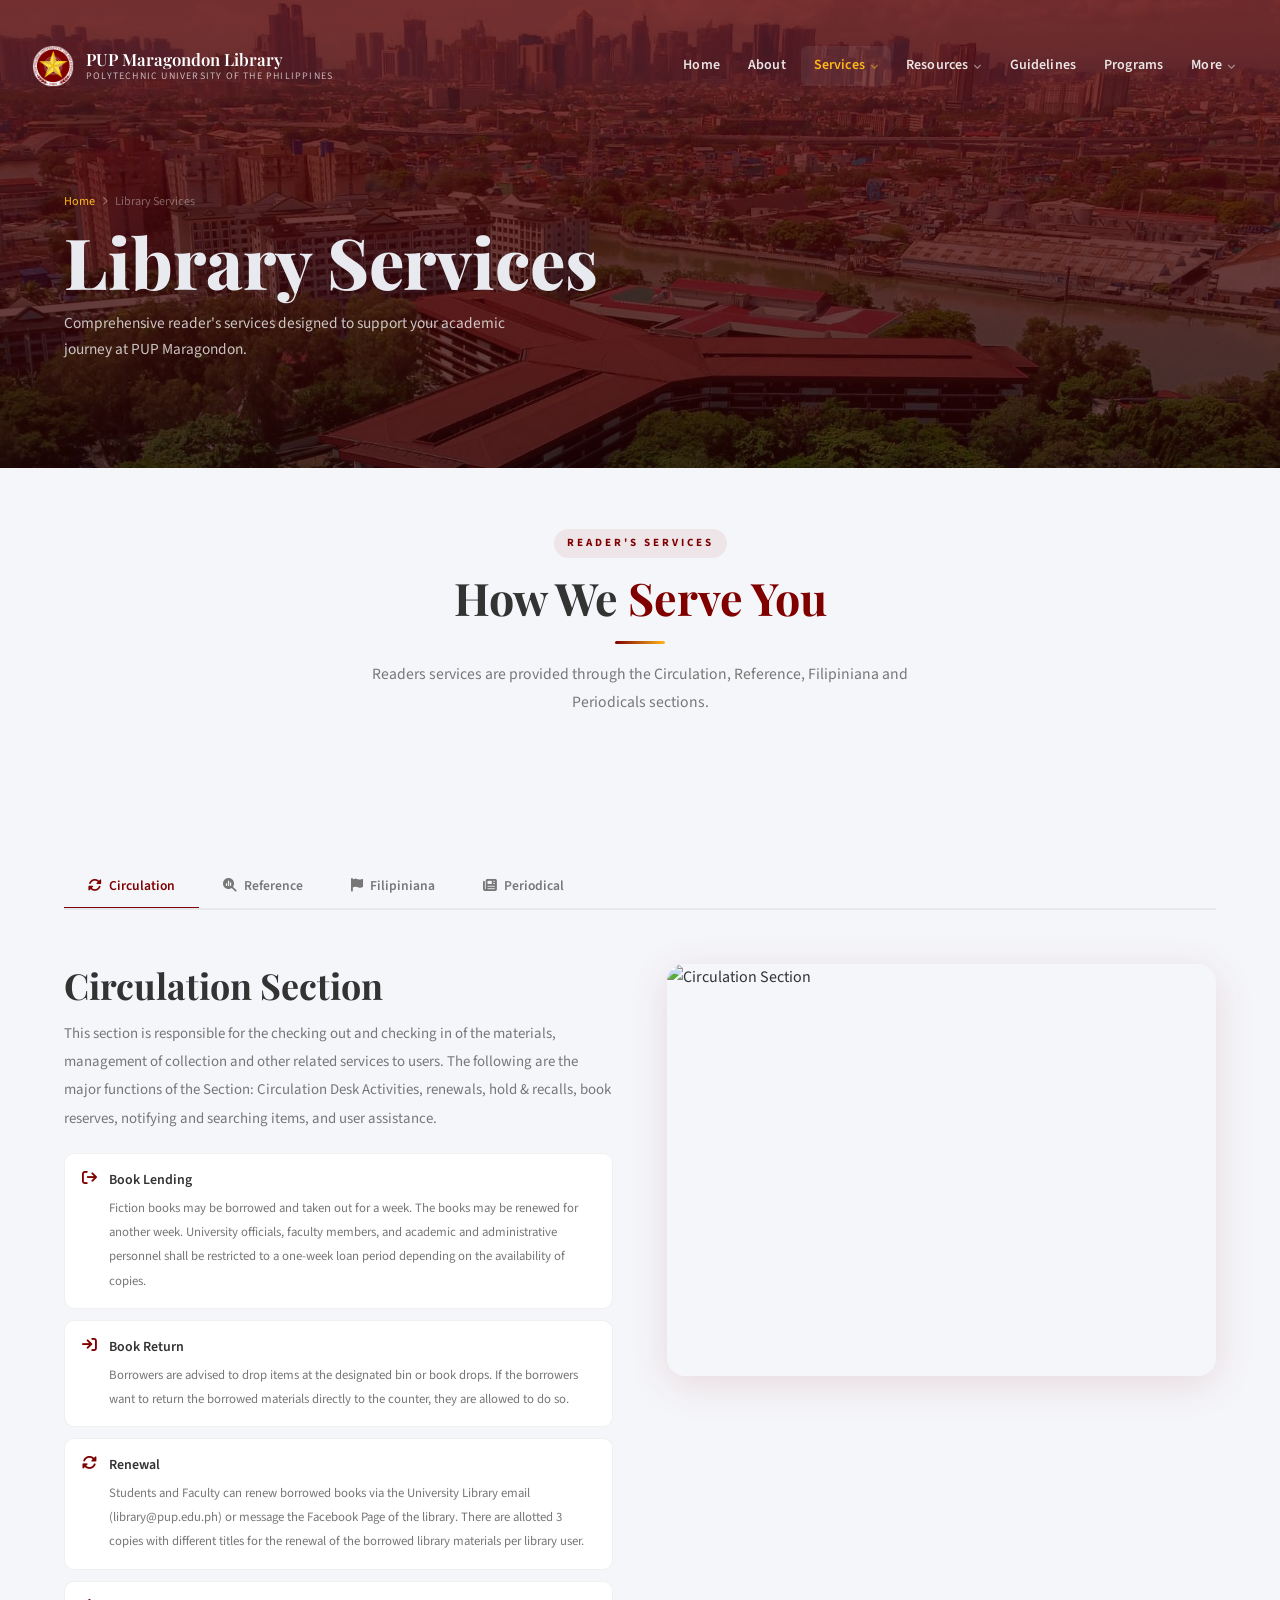
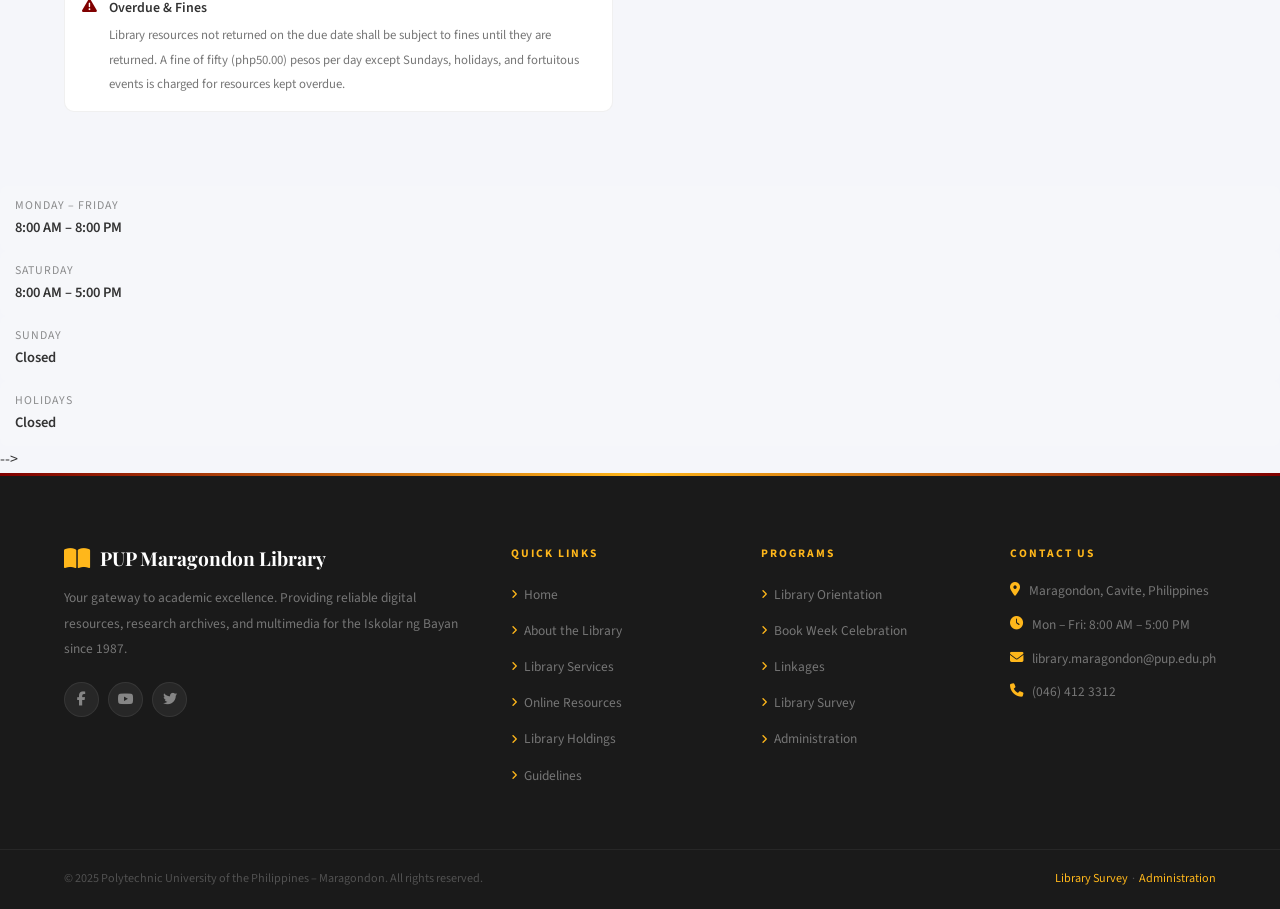
==== commit 6763daef: "Update services.html" ====
--- a/services.html
+++ b/services.html
@@ -244,7 +244,7 @@
   </div>
 </section>
 
-<!-- HOURS WIDGET -->
+<!-- HOURS WIDGET
 <section style="background:var(--parchment);padding-bottom:100px;">
   <div class="container reveal">
     <div class="hours-widget">
@@ -263,7 +263,7 @@
       </div>
     </div>
   </div>
-</section>
+</section> -->
 
 <footer>
   <div class="container">
@@ -323,4 +323,4 @@
 
 <script src="script.js"></script>
 </body>
-</html>+</html>
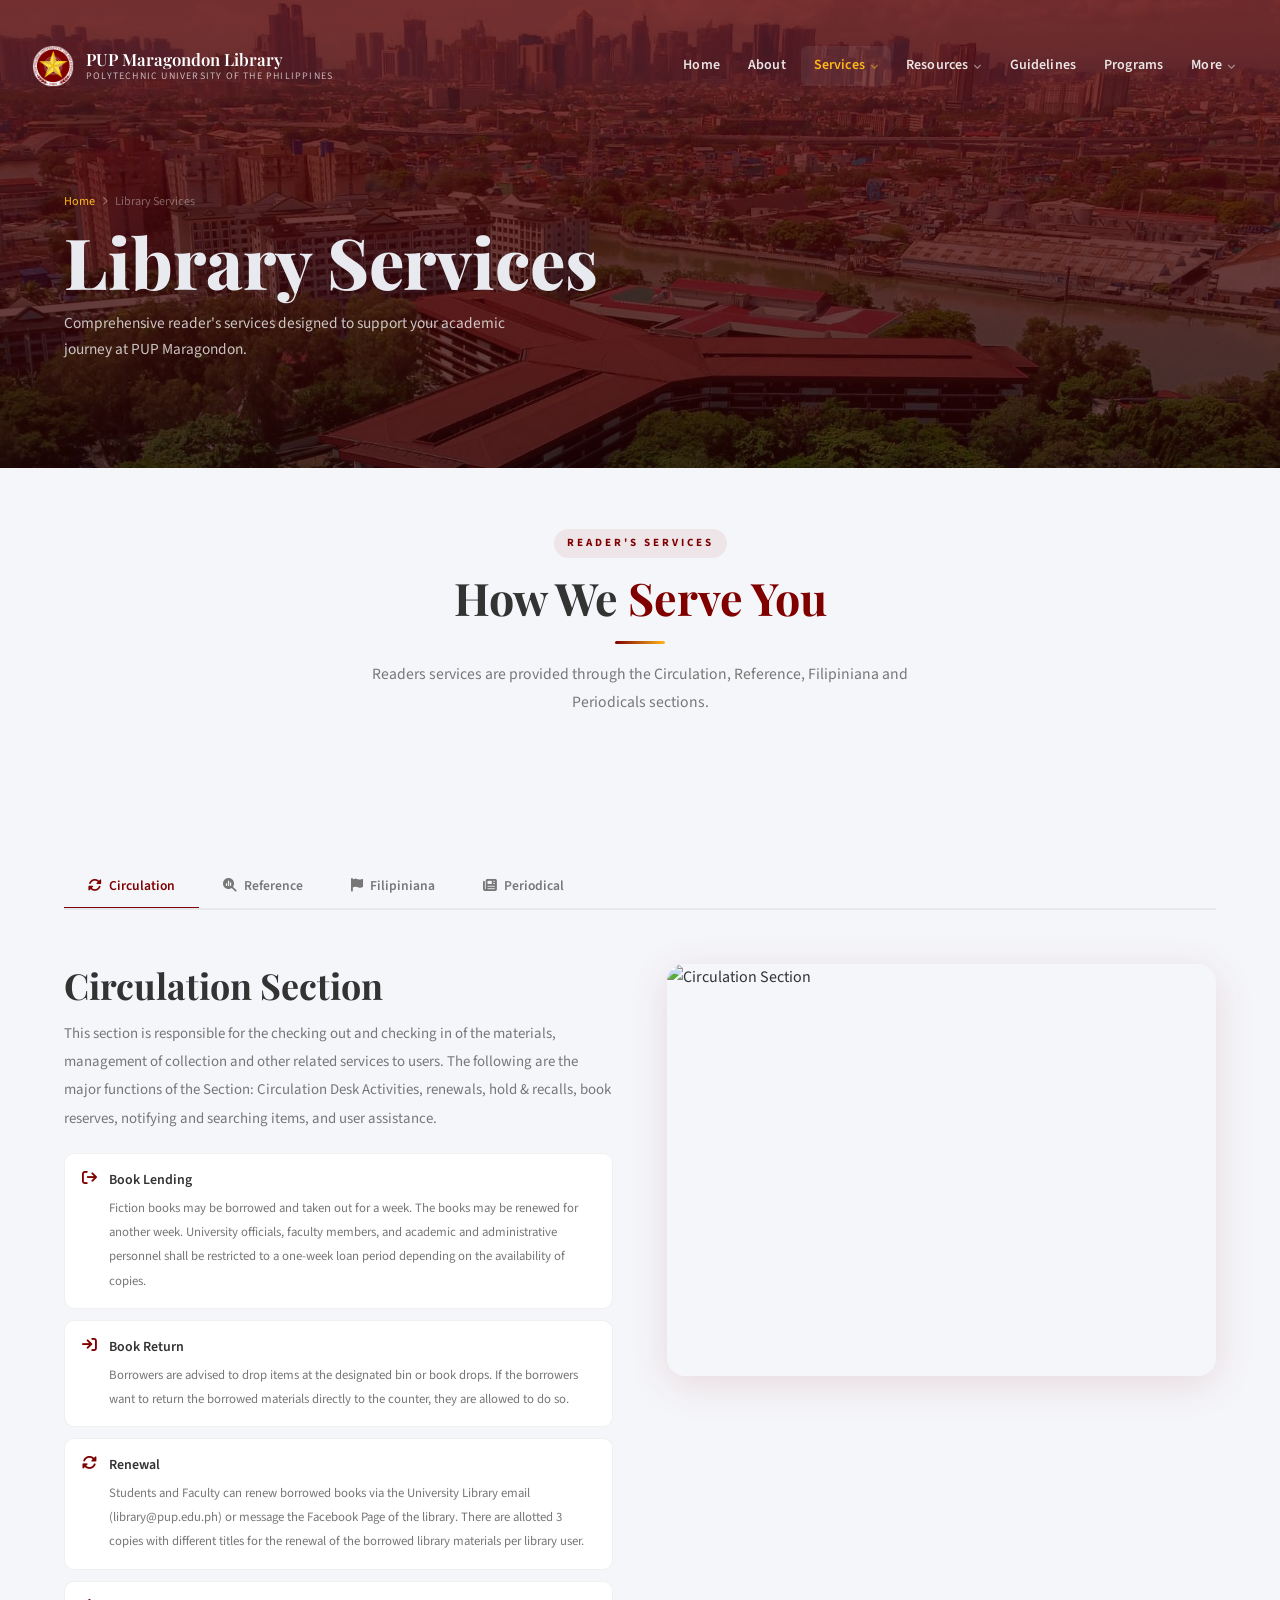
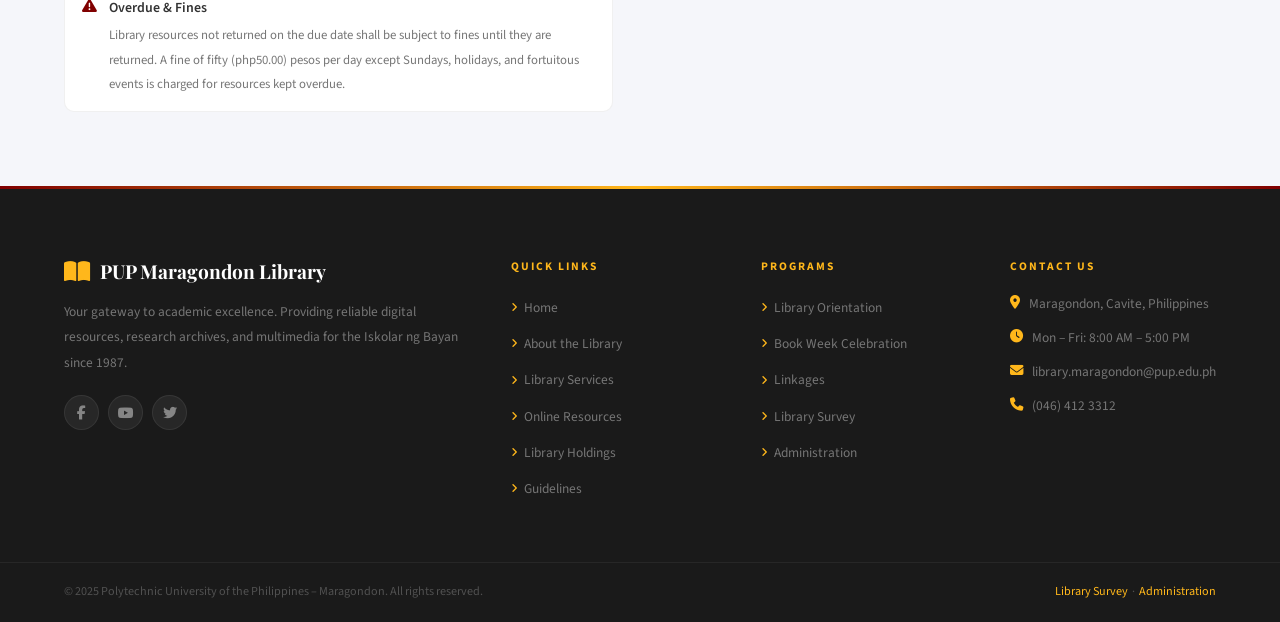
==== commit 0872931e: "Update services.html" ====
--- a/services.html
+++ b/services.html
@@ -255,7 +255,7 @@
         <span id="library-status">Checking status...</span>
       </div>
       <div class="hours-grid">
-        <!-- CONTENT UPDATED FROM PDF PAGE 24 -->
+        <!-- CONTENT UPDATED FROM PDF PAGE 24
         <div class="hours-row"><div class="day">Monday – Friday</div><div class="time">8:00 AM – 8:00 PM</div></div>
         <div class="hours-row"><div class="day">Saturday</div><div class="time">8:00 AM – 5:00 PM</div></div>
         <div class="hours-row"><div class="day">Sunday</div><div class="time">Closed</div></div>
